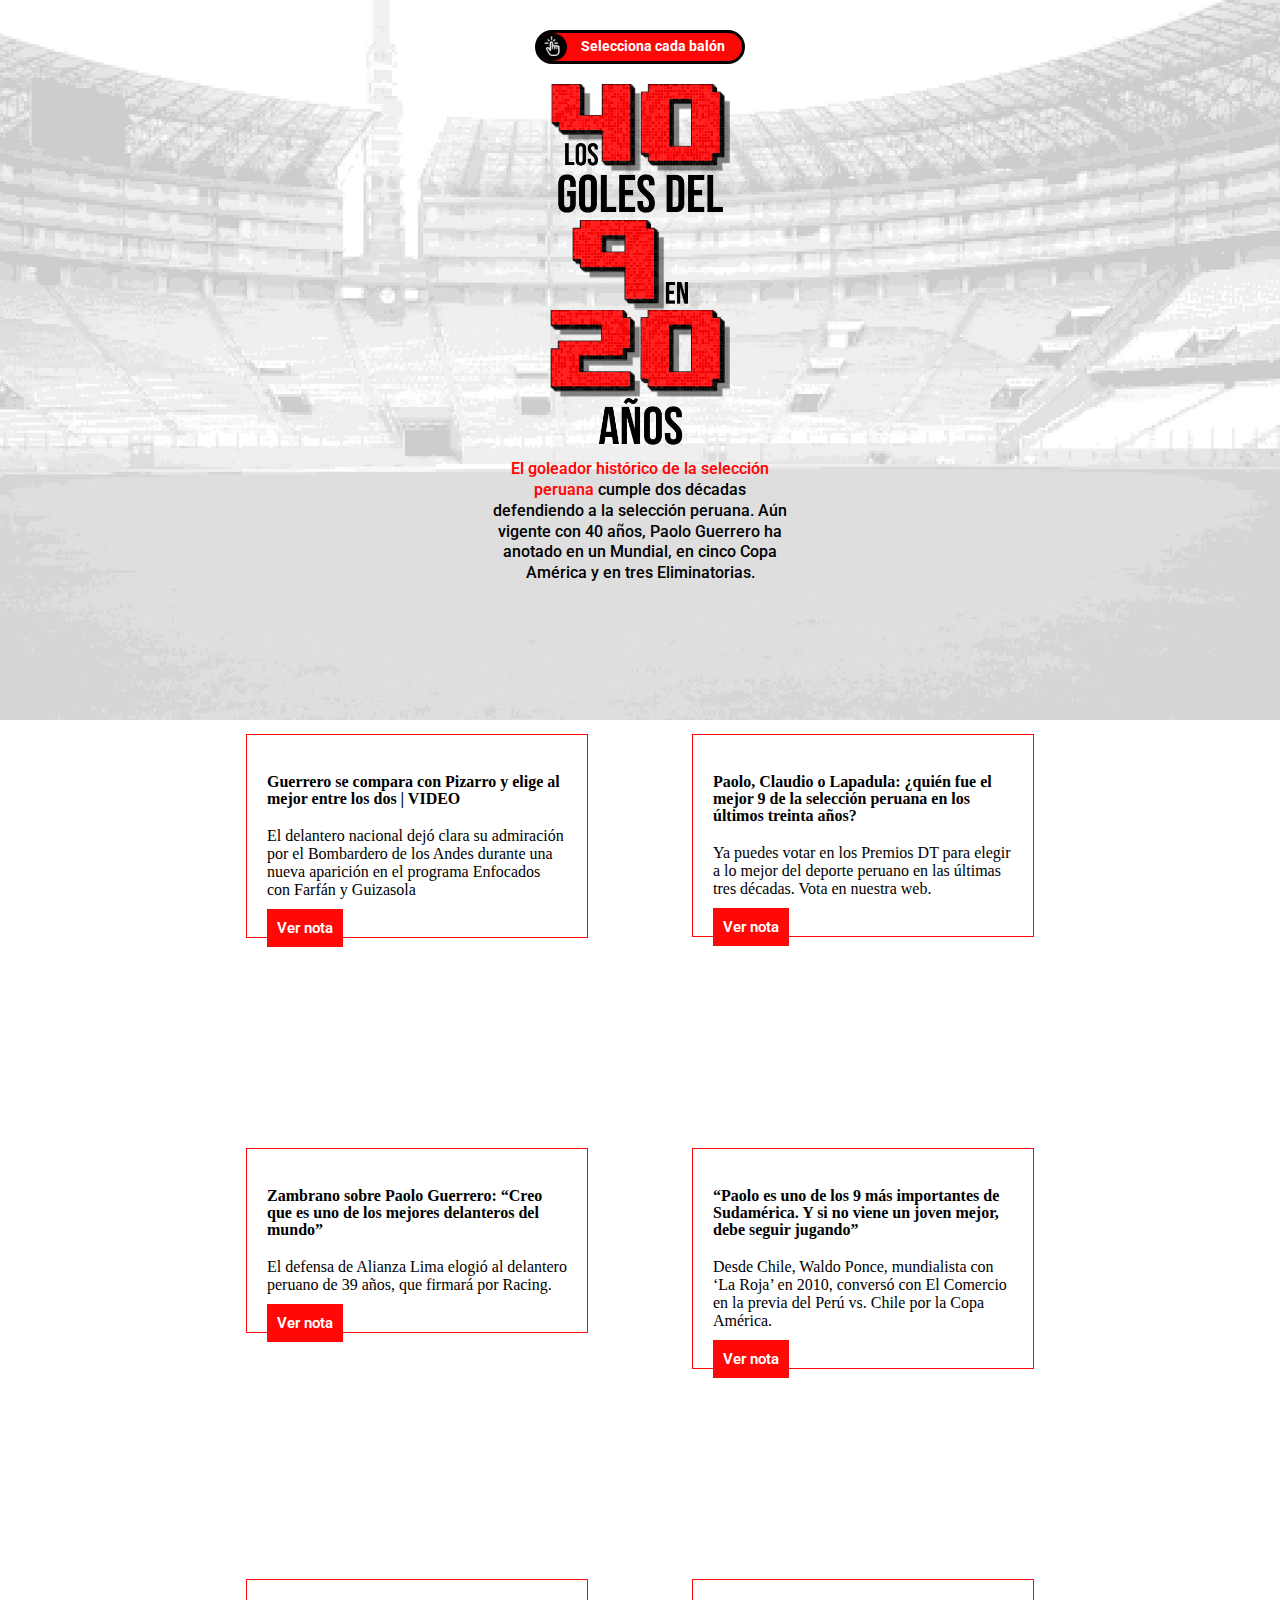
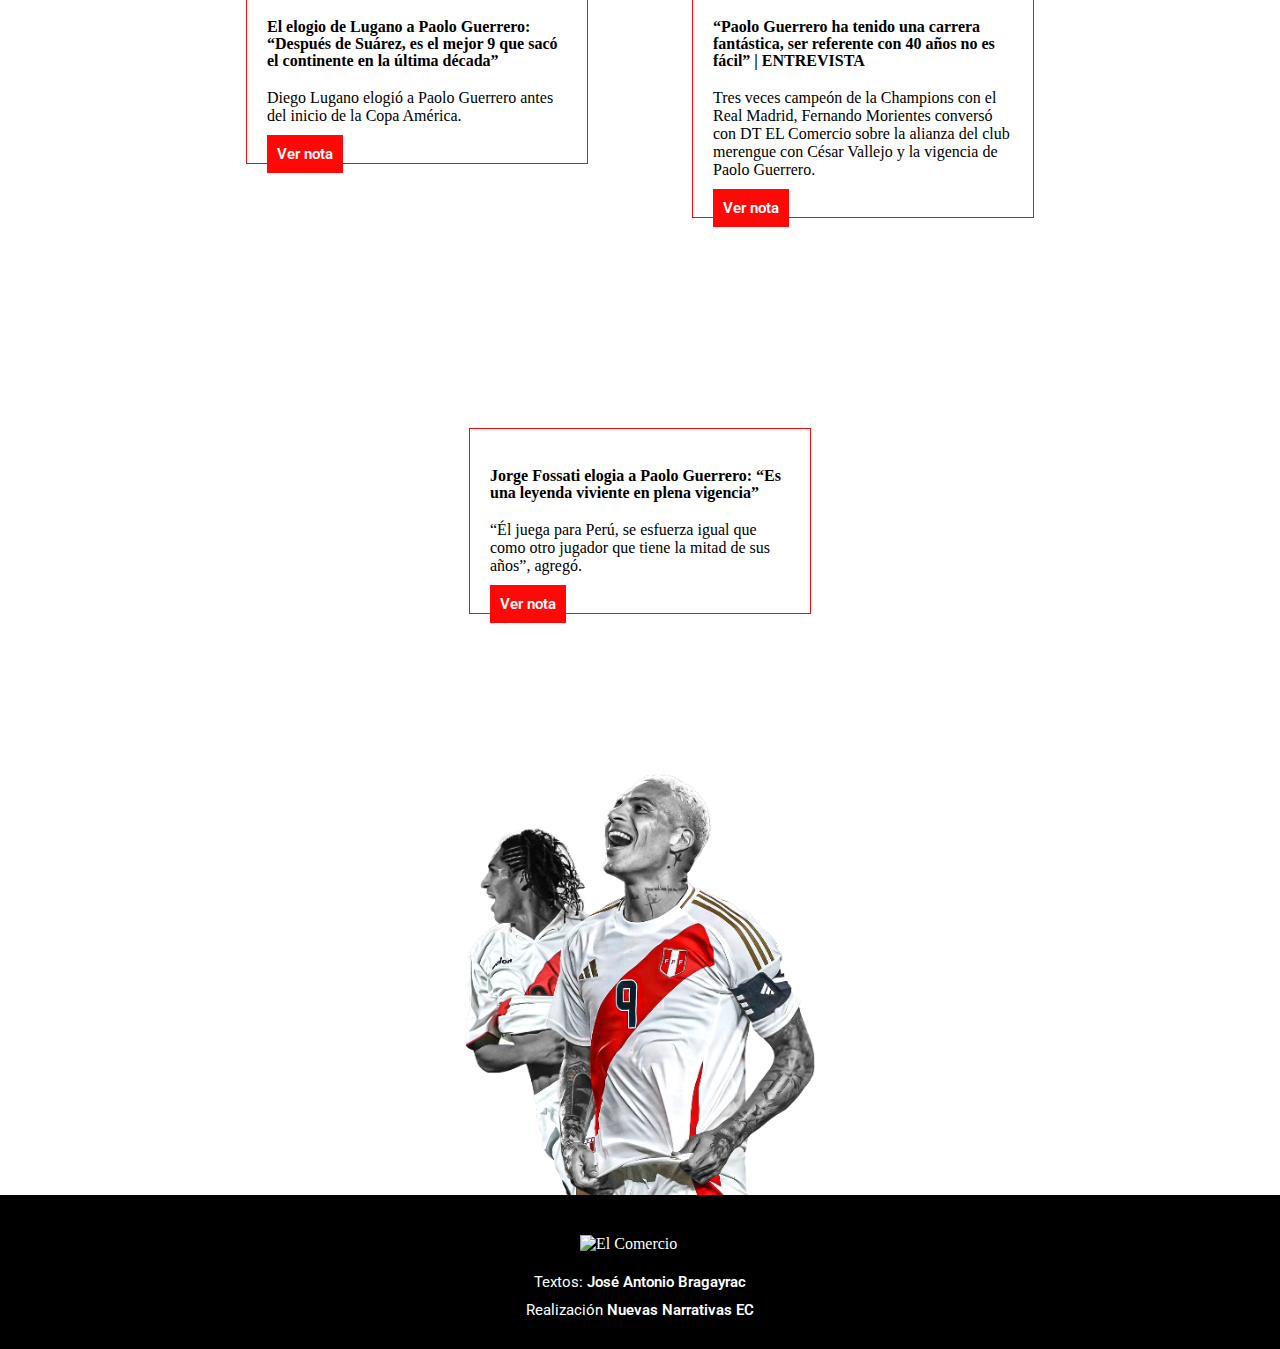
==== index.html @ 93116c10 "guerrero final" ====
<!DOCTYPE html>
<html lang="en">
<head>

    <!--Para que Google no indexe este index-->
    <meta name="googlebot" content="noindex" />
    <meta name="googlebot-news" content="nosnippet" />
    <meta name="robots" content="noindex, nofollow" />
    <!---->

    <meta charset="UTF-8">
    <meta name="viewport" content="width=device-width, initial-scale=1.0">
    <title>Paolo Guerrero</title>
    
    <link rel="stylesheet" href="https://yac130.github.io/paolo-guerrero-goles-historicos/css/style.css?v30"/>
    <!--<link rel="stylesheet" href="./css/style.css?v5">-->
    
    <link rel="preconnect" href="https://fonts.googleapis.com">
    <link rel="preconnect" href="https://fonts.gstatic.com" crossorigin>
    <link href="https://fonts.googleapis.com/css2?family=Bebas+Neue&family=Roboto:ital,wght@0,100;0,300;0,400;0,500;0,700;0,900;1,100;1,300;1,400;1,500;1,700;1,900&display=swap" rel="stylesheet">
    
    <style>
        .tp-modal,
        #gpt_zocalo, 
        #clever-45754-sticky-footer-shadow,
        #browsi_wrapper_0_ai_1_rc_0,
        #browsi_wrapper_1_ai_1_rc_0,
        #browsi_wrapper_2_ai_1_rc_0,
        #browsi_wrapper_3_ai_1_rc_0,
        #browsi_wrapper_4_ai_1_rc_0,
        #browsi_wrapper_5_ai_1_rc_0,
        #browsi_wrapper_6_ai_1_rc_0,
        #browsi_wrapper_7_ai_1_rc_0,
        #browsi_wrapper_8_ai_1_rc_0,
        #browsi_wrapper_9_ai_1_rc_0,
        #browsi_wrapper_10_ai_1_rc_0,
        .fs-sticky-footer,
        .orp-player-wrapper,
        #clever-45754-sticky-footer,
        #elcomercio_zocalo{
                display: none !important;
                height: 0 !important;
        } 
    </style>

</head>
<body>

    <div id="cargando">Cargando, por favor espera...</div>

    <div id="social">
        <button id="fb" class="sharer button" data-sharer="facebook" data-hashtag="" data-url="#">Facebook</button>
    
        <button id="wst" class="sharer button" data-sharer="whatsapp" data-title="El Comercio" data-url="#">Whatsapp</button>
    
        <button id="tw" class="sharer button" data-sharer="twitter" data-title="El Comercio" data-hashtags="" data-via="elcomercio_peru" data-url="#">Twitter</button>
    </div>   

    <div class="main-popup" id="popup-video-1">
        <div class="box-popup">
            <div class="btn-cerrar">X</div>
            <div class="box-cabecera">
                <img src="https://yac130.github.io/paolo-guerrero-goles-historicos/img/pelota.png" alt="" width="100%">
                <h6>gol #1</h6>
                <span class="fecha">18-11-2004</span>
            </div>
            <h4>
                La primera vez (85')
                <span>Paolo Guerrero se estrena como goleador ante Chile</span>
            </h4>
            <p>
                Guerrero es la gran apuesta del brasileño Paulo Autuori con 20 años y un mes después de su debut con la selección peruana, anota su primer gol. Fue ante Chile en el Nacional, con un toque sutil de derecha, luego de ingresar por Claudio Pizarro.
            </p>
            <h5>
                Perú 2-1 Chile
                <span>Lima - Nacional</span>
                <span>Eliminatorias Mundial 2006</span>
            </h5>
            <iframe width="100%" height="315" src="https://www.youtube.com/embed/K0IS0dxHDE8?si=mKyJRkMQhObxS0b4" title="YouTube video player" frameborder="0" allow="accelerometer; autoplay; clipboard-write; encrypted-media; gyroscope; picture-in-picture; web-share" referrerpolicy="strict-origin-when-cross-origin" allowfullscreen></iframe>
        </div>
    </div>

    <div class="main-popup" id="popup-video-2">
        <div class="box-popup">
            <div class="btn-cerrar">X</div>
            <div class="box-cabecera">
                <img src="https://yac130.github.io/paolo-guerrero-goles-historicos/img/pelota.png" alt="" width="100%">
                <h6>gol #2</h6>
                <span class="fecha">30-3-2005</span>
            </div>
            <h4>
                El gol más rápido (38’’)
                <span>La dupla del Bayern Guerrero-Pizarro ‘on fire’</span>
            </h4>
            <p>
                Asistencia perfecta de su compañero en el Bayern Munich, Claudio Pizarro, para un Paolo Guerrero que define con un derechazo cruzado ante el arquero ecuatoriano. Se jugaban apenas 38 segundos en el estadio Nacional.
            </p>
            <h5>
                Perú 2-2 Ecuador
                <span>Lima - Nacional</span>
                <span>Eliminatorias Mundial 2006</span>
            </h5>
            <iframe width="100%" height="315" src="https://www.youtube.com/embed/5pW2fzvM_98?si=mKyJRkMQhObxS0b4" title="YouTube video player" frameborder="0" allow="accelerometer; autoplay; clipboard-write; encrypted-media; gyroscope; picture-in-picture; web-share" referrerpolicy="strict-origin-when-cross-origin" allowfullscreen></iframe>
        </div>
    </div>

    <div class="main-popup" id="popup-video-3">
        <div class="box-popup">
            <div class="btn-cerrar">X</div>
            <div class="box-cabecera">
                <img src="https://yac130.github.io/paolo-guerrero-goles-historicos/img/pelota.png" alt="" width="100%">
                <h6>gol #3</h6>
                <span class="fecha">17-08-2005</span>
            </div>
            <h4>
                Chile, la víctima se repite (15’)
                <span>Primer gol de Guerrero en un amistoso con la Bicolor</span>
            </h4>
            <p>
                Con el muslo izquierdo, a empujones y aguantando la marca del defensa Nelson Reyes, Guerrero anota ante Chile, en un amistoso jugado en Tacna.Fue tras un centro de Miguel Mostto y un remate fallido de Juan Manuel Vargas que dejó rebote.
            </p>
            <h5>
                Perú 3-1 Chile
                <span>Tacna - Estadio Jorge Basadre</span>
                <span>Amistoso</span>
            </h5>
            <iframe width="100%" height="315" src="https://www.youtube.com/embed/N6119QtMp_8?si=EzQfrEjegVmpWIgE&amp;start=4070" title="YouTube video player" frameborder="0" allow="accelerometer; autoplay; clipboard-write; encrypted-media; gyroscope; picture-in-picture; web-share" referrerpolicy="strict-origin-when-cross-origin" allowfullscreen></iframe>
        </div>
    </div>

    <div class="main-popup" id="popup-video-4">
        <div class="box-popup">
            <div class="btn-cerrar">X</div>
            <div class="box-cabecera">
                <img src="https://yac130.github.io/paolo-guerrero-goles-historicos/img/pelota.png" alt="" width="100%">
                <h6>gol #4</h6>
                <span class="fecha">08-09-2006</span>
            </div>
            <h4>
                Gol en Nueva Jersey (76’)
                <span>El nueve que no perdona dentro del área</span>
            </h4>
            <p>
                La Bicolor era dirigida por Freddy Ternero y Paolo Guerrero acompañaba a Claudio Pizarro en el ataque. El ‘Bombardero’ pivotea perfecto y el ‘Depredador’ controla con el pecho, acomoda y define suave con pierna derecha para el empate.
            </p>
            <h5>
                Perú 1-1 Ecuador
                <span>Nueva Jersey</span>
                <span>Amistoso</span>
            </h5>
            <iframe width="100%" height="315" src="https://www.youtube.com/embed/x92LTF9Slc8?si=QGdDnlPMAwOUpx2V&amp;start=74" title="YouTube video player" frameborder="0" allow="accelerometer; autoplay; clipboard-write; encrypted-media; gyroscope; picture-in-picture; web-share" referrerpolicy="strict-origin-when-cross-origin" allowfullscreen></iframe>
        </div>
    </div>

    <div class="main-popup" id="popup-video-5">
        <div class="box-popup">
            <div class="btn-cerrar">X</div>
            <div class="box-cabecera">
                <img src="https://yac130.github.io/paolo-guerrero-goles-historicos/img/pelota.png" alt="" width="100%">
                <h6>gol #5</h6>
                <span class="fecha">07-10-2006</span>
            </div>
            <h4>
                Festejo en Viña del Mar (8’)
                <span>Ya en Hamburgo, Guerrero anota por primera vez en Chile</span>
            </h4>
            <p>
                Otro centro por izquierda y Guerrero, que supera a los defensas, cabecea perfecto para el gol peruano en el ‘Clásico del Pacífico’ disputado en Viña del Mar. El amistoso lo ganaría Chile con tres peruanos expulsados.
            </p>
            <h5>
                Chile 3-2 Perú
                <span>Viña del Mar</span>
                <span>Amistoso</span>
            </h5>
            <iframe width="100%" height="315" src="https://www.youtube.com/embed/x92LTF9Slc8?si=Kt_hMHA3erdOjnL2&amp;start=96" title="YouTube video player" frameborder="0" allow="accelerometer; autoplay; clipboard-write; encrypted-media; gyroscope; picture-in-picture; web-share" referrerpolicy="strict-origin-when-cross-origin" allowfullscreen></iframe>
        </div>
    </div>

    <div class="main-popup" id="popup-video-6">
        <div class="box-popup">
            <div class="btn-cerrar">X</div>
            <div class="box-cabecera">
                <img src="https://yac130.github.io/paolo-guerrero-goles-historicos/img/pelota.png" alt="" width="100%">
                <h6>gol #6</h6>
                <span class="fecha">26-06-2007</span>
            </div>
            <h4>
                Debut goleador en Copa América (88’)
                <span>La primera vez de Guerrero en un torneo continental con Perú</span>
            </h4>
            <p>
                Con Julio César Uribe como entrenador, Perú ganaba 2-0 a Uruguay con goles de Miguel Villalta y Juan Carlos Mariño. Faltaba uno, el de Paolo, que a los 88’ define de izquierda tras pase de Andrés Mendoza para su primer gol en una Copa América.
            </p>
            <h5>
                Perú 3-0 Uruguay
                <span>Metropolitano de Mérida</span>
                <span>Copa América</span>
            </h5>
            <iframe width="100%" height="315" src="https://www.youtube.com/embed/9vWUrF949cA?si=VbzYMJOQoTrI6k7H&amp;start=505" title="YouTube video player" frameborder="0" allow="accelerometer; autoplay; clipboard-write; encrypted-media; gyroscope; picture-in-picture; web-share" referrerpolicy="strict-origin-when-cross-origin" allowfullscreen></iframe>
        </div>
    </div>

    <div class="main-popup" id="popup-video-7">
        <div class="box-popup">
            <div class="btn-cerrar">X</div>
            <div class="box-cabecera">
                <img src="https://yac130.github.io/paolo-guerrero-goles-historicos/img/pelota.png" alt="" width="100%">
                <h6>gol #7</h6>
                <span class="fecha">09-09-2007</span>
            </div>
            <h4>
                Primer doblete monumental (50’)
                <span>Dos derechazos para dos goles ante Colombia</span>
            </h4>
            <p>
                Perú perdía ante Colombia hasta que apareció Paolo Guerrero para ganar una pelota venenosa y definir de derecha casi en el suelo. Era el minuto 50.
            </p>
            <h5>
                Perú 2-2 Colombia
                <span>Estadio Monumental</span>
                <span>Amistoso</span>
            </h5>
            <iframe width="100%" height="315" src="https://www.youtube.com/embed/2K004dYfxaA?si=8Dpz30KWaag9TBLP&amp;start=113" title="YouTube video player" frameborder="0" allow="accelerometer; autoplay; clipboard-write; encrypted-media; gyroscope; picture-in-picture; web-share" referrerpolicy="strict-origin-when-cross-origin" allowfullscreen></iframe>
        </div>
    </div>

    <div class="main-popup" id="popup-video-8">
        <div class="box-popup">
            <div class="btn-cerrar">X</div>
            <div class="box-cabecera">
                <img src="https://yac130.github.io/paolo-guerrero-goles-historicos/img/pelota.png" alt="" width="100%">
                <h6>gol #8</h6>
                <span class="fecha">09-09-2007</span>
            </div>
            <h4>
                Un segundo gol para el empate (93')
                <span>El tanto salvador con el tiempo cumplido</span>
            </h4>
            <p>
                Luego de anotar el descuento a los 50 minutos, Paolo Guerrero vuelve a ser determinante en el partido. Esta vez a los 93 minutos, ya con el tiempo cumplido, el 'Depredador' aparece para definir de derecha y sentenciar el 2-2 final.
            </p>
            <h5>
                Perú 2-2 Colombia
                <span>Estadio Monumental</span>
                <span>Amistoso</span>
            </h5>
            <iframe width="100%" height="315" src="https://www.youtube.com/embed/2K004dYfxaA?si=OxUhcb1DsauI570G&amp;start=275" title="YouTube video player" frameborder="0" allow="accelerometer; autoplay; clipboard-write; encrypted-media; gyroscope; picture-in-picture; web-share" referrerpolicy="strict-origin-when-cross-origin" allowfullscreen></iframe>
        </div>
    </div>

    <div class="main-popup" id="popup-video-9">
        <div class="box-popup">
            <div class="btn-cerrar">X</div>
            <div class="box-cabecera">
                <img src="https://yac130.github.io/paolo-guerrero-goles-historicos/img/pelota.png" alt="" width="100%">
                <h6>gol #9</h6>
                <span class="fecha">12-09-2007</span>
            </div>
            <h4>
                El 'Depredador' define de pecho (36’)
                <span>Segundo tanto de Guerrero en el coloso de Ate</span>
            </h4>
            <p>
                Centro por derecha y Paolo Guerrero que define con el pecho para que, sutilmente, la pelota tome dirección de arco para el 2-0. Diez minutos antes, Vargas había puesto el primero. Fue el primer triunfo de la era Chemo del Solar.
            </p>
            <h5>
                Perú 2-0 Bolivia
                <span>Lima</span>
                <span>Amistoso</span>
            </h5>
            <iframe width="100%" height="315" src="https://www.youtube.com/embed/PZjacY6OZC4?si=Kt_A9exCMvat1ab5&amp;start=50" title="YouTube video player" frameborder="0" allow="accelerometer; autoplay; clipboard-write; encrypted-media; gyroscope; picture-in-picture; web-share" referrerpolicy="strict-origin-when-cross-origin" allowfullscreen></iframe>
        </div>
    </div>

    <div class="main-popup" id="popup-video-10">
        <div class="box-popup">
            <div class="btn-cerrar">X</div>
            <div class="box-cabecera">
                <img src="https://yac130.github.io/paolo-guerrero-goles-historicos/img/pelota.png" alt="" width="100%">
                <h6>gol #10</h6>
                <span class="fecha">29-06-2011</span>
            </div>
            <h4>
                El décimo gol fue en Matute (89’)
                <span>Zurdazo del Depredador para llegar a los diez goles</span>
            </h4>
            <p>
                Definición de zurda a un minuto del final para que Paolo Guerrero anote su décimo gol con la selección peruana. El rival era Senegal y el escenario, el estadio de Matute. Era también el décimo encuentro con Sergio Markarián como entrenador.
            </p>
            <h5>
                Perú 1-0 Senegal
                <span>Lima</span>
                <span>Amistoso</span>
            </h5>
            <iframe width="100%" height="315" src="https://www.youtube.com/embed/x92LTF9Slc8?si=UZkHm7tZXh6owOcf&amp;start=241" title="YouTube video player" frameborder="0" allow="accelerometer; autoplay; clipboard-write; encrypted-media; gyroscope; picture-in-picture; web-share" referrerpolicy="strict-origin-when-cross-origin" allowfullscreen></iframe>
        </div>
    </div>

    <div class="main-popup" id="popup-video-11">
        <div class="box-popup">
            <div class="btn-cerrar">X</div>
            <div class="box-cabecera">
                <img src="https://yac130.github.io/paolo-guerrero-goles-historicos/img/pelota.png" alt="" width="100%">
                <h6>gol #11</h6>
                <span class="fecha">05-07-2011</span>
            </div>
            <h4>
                Un golazo ante Uruguay (23’)
                <span>Estreno con gol en la Copa América 2011</span>
            </h4>
            <p>
                La mejor asistencia de Michael Guevara en Perú fue para Paolo Guerrero. Un pase desde área propia hasta casi tres cuartos de cancha, que el ‘Depredador’ supo aprovechar amagando al portero Muslera y definiendo con un toque suave de derecha.
            </p>
            <h5>
                Perú 1-1 Uruguay
                <span>San Juan - Argentina</span>
                <span>Copa América 2011</span>
            </h5>
            <iframe width="100%" height="315" src="https://www.youtube.com/embed/XzrnQ9zExps?si=zWWX0Ix0KJ_9d_0Y" title="YouTube video player" frameborder="0" allow="accelerometer; autoplay; clipboard-write; encrypted-media; gyroscope; picture-in-picture; web-share" referrerpolicy="strict-origin-when-cross-origin" allowfullscreen></iframe>
        </div>
    </div>

    <div class="main-popup" id="popup-video-12">
        <div class="box-popup">
            <div class="btn-cerrar">X</div>
            <div class="box-cabecera">
                <img src="https://yac130.github.io/paolo-guerrero-goles-historicos/img/pelota.png" alt="" width="100%">
                <h6>gol #12</h6>
                <span class="fecha">08-07-2011</span>
            </div>
            <h4>
                Un Guerrero para cuartos (82’)
                <span>Aparece el goleador en el final del partido</span>
            </h4>
            <p>
                Tras el empate ante Uruguay, Perú necesitaba un triunfo ante México para asegurar un lugar en los cuartos de final. Paolo Guerrero aparecería a 8 minutos del final para, de pierna derecha, firmar el triunfo ante los aztecas.
            </p>
            <h5>
                Perú 1-0 México
                <span>San Juan - Argentina</span>
                <span>Copa América 2011</span>
            </h5>
            <iframe width="100%" height="315" src="https://www.youtube.com/embed/MPnbG2aK51w?si=bKwkEc_yF3SHigMa&amp;start=126" title="YouTube video player" frameborder="0" allow="accelerometer; autoplay; clipboard-write; encrypted-media; gyroscope; picture-in-picture; web-share" referrerpolicy="strict-origin-when-cross-origin" allowfullscreen></iframe>
        </div>
    </div>

    <div class="main-popup" id="popup-video-13">
        <div class="box-popup">
            <div class="btn-cerrar">X</div>
            <div class="box-cabecera">
                <img src="https://yac130.github.io/paolo-guerrero-goles-historicos/img/pelota.png" alt="" width="100%">
                <h6>gol #13</h6>
                <span class="fecha">23-07-2011</span>
            </div>
            <h4>
                El primer hat-trick de Paolo (63’)
                <span>Guerrero se convierte en goleador de la Copa América 2011</span>
            </h4>
            <p>
                Abrió la cuenta Willian Chiroque y el resto fue repertorio absoluto de Paolo Guerrero ante Venezuela. Su primer hat-trick con la Bicolor. Tres derechazos y tres tantos para coronarse como goleador del torneo con cinco tantos.
            </p>
            <h5>
                Perú 4-1 Venezuela
                <span>San Juan - Argentina</span>
                <span>Copa América 2011</span>
            </h5>
            <iframe width="100%" height="315" src="https://www.youtube.com/embed/syoJkhP4cYw?si=iKiYjjJ8qdFBC_3Q&amp;start=31" title="YouTube video player" frameborder="0" allow="accelerometer; autoplay; clipboard-write; encrypted-media; gyroscope; picture-in-picture; web-share" referrerpolicy="strict-origin-when-cross-origin" allowfullscreen></iframe>
        </div>
    </div>

    <div class="main-popup" id="popup-video-14">
        <div class="box-popup">
            <div class="btn-cerrar">X</div>
            <div class="box-cabecera">
                <img src="https://yac130.github.io/paolo-guerrero-goles-historicos/img/pelota.png" alt="" width="100%">
                <h6>gol #14</h6>
                <span class="fecha">23-07-2011</span>
            </div>
            <h4>
                El primer hat-trick de Paolo (89’)
                <span>Guerrero se convierte en goleador de la Copa América 2011</span>
            </h4>
            <p>
                Ya finalizando el partido, nuevamente aparece Paolo Guerrero para controlar, evadir a un defensa y definir cruzado sin que nada pueda ser el arquero para evitar el segundo tanto en la cuenta personal del goleador.
            </p>
            <h5>
                Perú 4-1 Venezuela
                <span>San Juan - Argentina</span>
                <span>Copa América 2011</span>
            </h5>
            <iframe width="100%" height="315" src="https://www.youtube.com/embed/syoJkhP4cYw?si=GVzm3-RCTbgwa2Yy&amp;start=60" title="YouTube video player" frameborder="0" allow="accelerometer; autoplay; clipboard-write; encrypted-media; gyroscope; picture-in-picture; web-share" referrerpolicy="strict-origin-when-cross-origin" allowfullscreen></iframe>
        </div>
    </div>

    <div class="main-popup" id="popup-video-15">
        <div class="box-popup">
            <div class="btn-cerrar">X</div>
            <div class="box-cabecera">
                <img src="https://yac130.github.io/paolo-guerrero-goles-historicos/img/pelota.png" alt="" width="100%">
                <h6>gol #15</h6>
                <span class="fecha">23-07-2011</span>
            </div>
            <h4>
                El primer hat-trick de Paolo (92’)
                <span>Guerrero se convierte en goleador de la Copa América 2011</span>
            </h4>
            <p>
                El tercer tanto es muy parecido. Ya con el tiempo cumplido, Paolo Guerrero se encuentra una pelota en ataque y no tiene problemas para entrar al área y definir otra vez de derecha, aunque esta vez con un toque más suave y celebrar.
            </p>
            <h5>
                Perú 4-1 Venezuela
                <span>San Juan - Argentina</span>
                <span>Copa América 2011</span>
            </h5>
            <iframe width="100%" height="315" src="https://www.youtube.com/embed/syoJkhP4cYw?si=pJUwmBBO0U-e8hbL&amp;start=75" title="YouTube video player" frameborder="0" allow="accelerometer; autoplay; clipboard-write; encrypted-media; gyroscope; picture-in-picture; web-share" referrerpolicy="strict-origin-when-cross-origin" allowfullscreen></iframe>
        </div>
    </div>

    <div class="main-popup" id="popup-video-16">
        <div class="box-popup">
            <div class="btn-cerrar">X</div>
            <div class="box-cabecera">
                <img src="https://yac130.github.io/paolo-guerrero-goles-historicos/img/pelota.png" alt="" width="100%">
                <h6>gol #16</h6>
                <span class="fecha">23-07-2011</span>
            </div>
            <h4>
                El primer doblete en Eliminatorias (46’)
                <span>Guerrero logra su segundo doblete con la selección peruana</span>
            </h4>
            <p>
                Debut soñado en las Eliminatorias 2014. En el Nacional y ante Paraguay, Paolo Guerrero define de derecha tras amagar a un defensa y dejar en el camino al arquero. La jugada de contragolpe la había iniciado Jefferson Farfán.
            </p>
            <h5>
                Perú 2-0 Paraguay
                <span>Lima</span>
                <span>Eliminatorias 2014 </span>
            </h5>
            <iframe width="100%" height="315" src="https://www.youtube.com/embed/ZjPwFpDP84M?si=2nQmgfP4tTEuA_Tm" title="YouTube video player" frameborder="0" allow="accelerometer; autoplay; clipboard-write; encrypted-media; gyroscope; picture-in-picture; web-share" referrerpolicy="strict-origin-when-cross-origin" allowfullscreen></iframe>
        </div>
    </div>

    <div class="main-popup" id="popup-video-17">
        <div class="box-popup">
            <div class="btn-cerrar">X</div>
            <div class="box-cabecera">
                <img src="https://yac130.github.io/paolo-guerrero-goles-historicos/img/pelota.png" alt="" width="100%">
                <h6>gol #17</h6>
                <span class="fecha">23-07-2011</span>
            </div>
            <h4>
                El primer doblete en Eliminatorias (73’)
                <span>Guerrero logra su segundo doblete con la selección peruana</span>
            </h4>
            <p>
                Otra jugada iniciada por Jefferson Farfán que termina recostándose por derecha para que Claudio Pizarro saque un centro al corazón del área. Ahí estaba Paolo Guerrero, que acomoda la pelota y mete el derechazo.
            </p>
            <h5>
                Perú 2-0 Paraguay
                <span>Lima</span>
                <span>Eliminatorias 2014 </span>
            </h5>
            <iframe width="100%" height="315" src="https://www.youtube.com/embed/ZjPwFpDP84M?si=n2J53IyAvD6kdRvM&amp;start=110" title="YouTube video player" frameborder="0" allow="accelerometer; autoplay; clipboard-write; encrypted-media; gyroscope; picture-in-picture; web-share" referrerpolicy="strict-origin-when-cross-origin" allowfullscreen></iframe>
        </div>
    </div>

    <div class="main-popup" id="popup-video-18">
        <div class="box-popup">
            <div class="btn-cerrar">X</div>
            <div class="box-cabecera">
                <img src="https://yac130.github.io/paolo-guerrero-goles-historicos/img/pelota.png" alt="" width="100%">
                <h6>gol #18</h6>
                <span class="fecha">23-07-2011</span>
            </div>
            <h4>
                Los dulces 18 de Paolo (36’)
                <span>Figura en la ajustada victoria ante Nigeria </span>
            </h4>
            <p>
                Derechazo cruzado y un abrazo con ‘Cachito’ Ramírez para celebrar el gol ante Nigeria en un amistoso disputado en el Nacional. Era el último partido de práctica de la Bicolor dirigida por Sergio Markarián antes de reiniciar las Eliminatorias.
            </p>
            <h5>
                Perú 1-0 Nigeria
                <span>Lima</span>
                <span>Amistoso</span>
            </h5>
            <iframe width="100%" height="315" src="https://www.youtube.com/embed/Pi1nPzy7rgg?si=0pbm6UnJ7qsSRWBA&amp;start=35" title="YouTube video player" frameborder="0" allow="accelerometer; autoplay; clipboard-write; encrypted-media; gyroscope; picture-in-picture; web-share" referrerpolicy="strict-origin-when-cross-origin" allowfullscreen></iframe>
        </div>
    </div>

    <div class="main-popup" id="popup-video-19">
        <div class="box-popup">
            <div class="btn-cerrar">X</div>
            <div class="box-cabecera">
                <img src="https://yac130.github.io/paolo-guerrero-goles-historicos/img/pelota.png" alt="" width="100%">
                <h6>gol #19</h6>
                <span class="fecha">10-06-2012</span>
            </div>
            <h4>
                Un golazo en el Centenario (47’)
                <span>Guerrero anota ante Uruguay por las Eliminatorias 2014</span>
            </h4>
            <p>
                Saque Lateral de Luis Advíncula y Paolo Guerrero en el área que la acomoda con el pecho para definir de derecha y poner el 2-2 a los 47 minutos, en el Centenario de Montevideo.
            </p>
            <h5>
                Uruguay 4-2 Perú
                <span>Montevideo</span>
                <span>Eliminatorias</span>
            </h5>
            <iframe width="100%" height="315" src="https://www.youtube.com/embed/e02gge3_kE8?si=f8w0Wk0k7OE5_tpm&amp;start=3529" title="YouTube video player" frameborder="0" allow="accelerometer; autoplay; clipboard-write; encrypted-media; gyroscope; picture-in-picture; web-share" referrerpolicy="strict-origin-when-cross-origin" allowfullscreen></iframe>
        </div>
    </div>

    <div class="main-popup" id="popup-video-20">
        <div class="box-popup">
            <div class="btn-cerrar">X</div>
            <div class="box-cabecera">
                <img src="https://yac130.github.io/paolo-guerrero-goles-historicos/img/pelota.png" alt="" width="100%">
                <h6>gol #20</h6>
                <span class="fecha">09-09-2014</span>
            </div>
            <h4>
                Veinte goles en diez años con Perú (88’)
                <span>Guerrero celebra en Doha sus dos decenas de goles</span>
            </h4>
            <p>
                Diez años después de su estreno goleador con la selección peruana, Paolo Guerrero marca su diana número 20 con la Bicolor. Fue ante Qatar, en una victoria de 2-0 de un partido que se disputó en Doha. Cabezazo y a cobrar.
            </p>
            <h5>
                Perú 2-0 Qatar
                <span>Doha</span>
                <span>Amistoso</span>
            </h5>
            <iframe width="100%" height="315" src="https://www.youtube.com/embed/EZDYqac8dMQ?si=7yDa3PVIgDp21z0Y&amp;start=90" title="YouTube video player" frameborder="0" allow="accelerometer; autoplay; clipboard-write; encrypted-media; gyroscope; picture-in-picture; web-share" referrerpolicy="strict-origin-when-cross-origin" allowfullscreen></iframe>
        </div>
    </div>

    <div class="main-popup" id="popup-video-21">
        <div class="box-popup">
            <div class="btn-cerrar">X</div>
            <div class="box-cabecera">
                <img src="https://yac130.github.io/paolo-guerrero-goles-historicos/img/pelota.png" alt="" width="100%">
                <h6>gol #21</h6>
                <span class="fecha">15-11-2014</span>
            </div>
            <h4>
                Tercer gol de cabeza con la bicolor (73’)
                <span>Guerrero vuelve a ser letal por la vía aérea en amistoso</span>
            </h4>
            <p>
                Centro por derecha de André Carrillo y Paolo Guerrero que se eleva en el corazón del área, sin marca, para, de cabeza, poner el 1-1 transitorio. Luego vino el segundo guaraní y caímos 2-1 en un amistoso disputado en Asunción.
            </p>
            <h5>
                Paraguay 2-1 Perú
                <span>Asunción</span>
                <span>Amistoso</span>
            </h5>
            <iframe width="100%" height="315" src="https://www.youtube.com/embed/wJPZi2W6BAc?si=FDNUQ0Sg1CaFPsGW&amp;start=88" title="YouTube video player" frameborder="0" allow="accelerometer; autoplay; clipboard-write; encrypted-media; gyroscope; picture-in-picture; web-share" referrerpolicy="strict-origin-when-cross-origin" allowfullscreen></iframe>
        </div>
    </div>

    <div class="main-popup" id="popup-video-22">
        <div class="box-popup">
            <div class="btn-cerrar">X</div>
            <div class="box-cabecera">
                <img src="https://yac130.github.io/paolo-guerrero-goles-historicos/img/pelota.png" alt="" width="100%">
                <h6>gol #22</h6>
                <span class="fecha">26-06-2015</span>
            </div>
            <h4>
                El segundo hat trick del 'depredador' (19’)
                <span>Paolo anota tres goles ante Bolivia por la Copa América</span>
            </h4>
            <p>
                Primero fue un centro de Vargas y Paolo que fusila al arquero con un cabezazo. Luego, un pase perfecto de Cueva para definir de derecha. Finalmente, el Depredador aprovecha un error rival para definir de derecha.
            </p>
            <h5>
                Perú 3-1 Bolivia
                <span>Chile</span>
                <span>Copa América 2015</span>
            </h5>
            <iframe width="100%" height="315" src="https://www.youtube.com/embed/2xQud9nzji0?si=Uo561qy5PMU0e6LP&amp;start=155" title="YouTube video player" frameborder="0" allow="accelerometer; autoplay; clipboard-write; encrypted-media; gyroscope; picture-in-picture; web-share" referrerpolicy="strict-origin-when-cross-origin" allowfullscreen></iframe>
        </div>
    </div>

    <div class="main-popup" id="popup-video-23">
        <div class="box-popup">
            <div class="btn-cerrar">X</div>
            <div class="box-cabecera">
                <img src="https://yac130.github.io/paolo-guerrero-goles-historicos/img/pelota.png" alt="" width="100%">
                <h6>gol #23</h6>
                <span class="fecha">26-06-2015</span>
            </div>
            <h4>
                El segundo hat trick del 'depredador' (22’)
                <span>Paolo anota tres goles ante Bolivia por la Copa América</span>
            </h4>
            <p>
                Jugada controlada de Christian Cueva, que ve correr a Paolo Guerrero y le lanza un centro perfecto. El 'Depredador' sin marca, define de inmediato de derecha para vencer al portero boliviano y poner el 2-0.
            </p>
            <h5>
                Perú 3-1 Bolivia
                <span>Chile</span>
                <span>Copa América 2015</span>
            </h5>
            <iframe width="100%" height="315" src="https://www.youtube.com/embed/2xQud9nzji0?si=Uo561qy5PMU0e6LP&amp;start=224" title="YouTube video player" frameborder="0" allow="accelerometer; autoplay; clipboard-write; encrypted-media; gyroscope; picture-in-picture; web-share" referrerpolicy="strict-origin-when-cross-origin" allowfullscreen></iframe>
        </div>
    </div>

    <div class="main-popup" id="popup-video-24">
        <div class="box-popup">
            <div class="btn-cerrar">X</div>
            <div class="box-cabecera">
                <img src="https://yac130.github.io/paolo-guerrero-goles-historicos/img/pelota.png" alt="" width="100%">
                <h6>gol #24</h6>
                <span class="fecha">26-06-2015</span>
            </div>
            <h4>
                El segundo hat trick del 'depredador' (73’)
                <span>Paolo anota tres goles ante Bolivia por la Copa América</span>
            </h4>
            <p>
                El tercer tanto frente a Bolivia fue un 'regalito' de la defensa rival. Pase mal al medio y Paolo Guerrero aprovecha para capturar la pelota, pica y define perfecto al lado derecho ante la salida del portero.
            </p>
            <h5>
                Perú 3-1 Bolivia
                <span>Chile</span>
                <span>Copa América 2015</span>
            </h5>
            <iframe width="100%" height="315" src="https://www.youtube.com/embed/2xQud9nzji0?si=Uo561qy5PMU0e6LP&amp;start=735" title="YouTube video player" frameborder="0" allow="accelerometer; autoplay; clipboard-write; encrypted-media; gyroscope; picture-in-picture; web-share" referrerpolicy="strict-origin-when-cross-origin" allowfullscreen></iframe>
        </div>
    </div>

    <div class="main-popup" id="popup-video-25">
        <div class="box-popup">
            <div class="btn-cerrar">X</div>
            <div class="box-cabecera">
                <img src="https://yac130.github.io/paolo-guerrero-goles-historicos/img/pelota.png" alt="" width="100%">
                <h6>gol #25</h6>
                <span class="fecha">04-07-2015</span>
            </div>
            <h4>
                Goleador de la Copa América, otra vez (88’)
                <span>Guerrero lidera a Perú al tercer lugar del torneo</span>
            </h4>
            <p>
                Pase de Cueva y Guerrero que define de derecha para sentenciar el partido ante Paraguay y darle a Perú el tercer lugar en la Copa América 2015.Fue a los 88 minutos y el tanto lo coronaría como goleador del torneo por segunda vez consecutiva.
            </p>
            <h5>
                Perú 2-0 Paraguay
                <span>Chile</span>
                <span>Copa América 2015</span>
            </h5>
            <iframe width="100%" height="315" src="https://www.youtube.com/embed/2xQud9nzji0?si=Uo561qy5PMU0e6LP&amp;start=123" title="YouTube video player" frameborder="0" allow="accelerometer; autoplay; clipboard-write; encrypted-media; gyroscope; picture-in-picture; web-share" referrerpolicy="strict-origin-when-cross-origin" allowfullscreen></iframe>
        </div>
    </div>

    <div class="main-popup" id="popup-video-26">
        <div class="box-popup">
            <div class="btn-cerrar">X</div>
            <div class="box-cabecera">
                <img src="https://yac130.github.io/paolo-guerrero-goles-historicos/img/pelota.png" alt="" width="100%">
                <h6>gol #26</h6>
                <span class="fecha">14-10-2015</span>
            </div>
            <h4>
                El cuarto gol ante Chile (92’)
                <span>Primer tanto en las Eliminatorias Rusia 2018</span>
            </h4>
            <p>
                En uno de los partidos más extraños por la cantidad de goles ante Chile, Paolo Guerrero se hace presente para el descuento. Fue una definición con el empeine derecho, en un remate cruzado perfecto ante un Claudio Bravo que nada pudo hacer.
            </p>
            <h5>
                Perú 3-4 Chile
                <span>Lima</span>
                <span>Eliminatorias 2018</span>
            </h5>
            <iframe width="100%" height="315" src="https://www.youtube.com/embed/2xQud9nzji0?si=Uo561qy5PMU0e6LP&amp;start=1076" title="YouTube video player" frameborder="0" allow="accelerometer; autoplay; clipboard-write; encrypted-media; gyroscope; picture-in-picture; web-share" referrerpolicy="strict-origin-when-cross-origin" allowfullscreen></iframe>
        </div>
    </div>

    <div class="main-popup" id="popup-video-27">
        <div class="box-popup">
            <div class="btn-cerrar">X</div>
            <div class="box-cabecera">
                <img src="https://yac130.github.io/paolo-guerrero-goles-historicos/img/pelota.png" alt="" width="100%">
                <h6>gol #27</h6>
                <span class="fecha">25-03-2016</span>
            </div>
            <h4>
                El gol que marcó la era Gareca (61’)
                <span>Guerrero inicia la reivindicación ante Venezuela en Lima</span>
            </h4>
            <p>
                Ruidíaz pivotea para Guerrero, que define de derecha para el descuento, cuando Perú perdía 2-0 en Lima. Luego empataría el mismo Ruidíaz.Era el segundo gol del ‘Depredador’ en las Eliminatorias Rusia 2018.
            </p>
            <h5>
                Venezuela 2-2 Perú
                <span>Venezuela</span>
                <span>Eliminatorias 2018</span>
            </h5>
            <iframe width="100%" height="315" src="https://www.youtube.com/embed/2xQud9nzji0?si=Uo561qy5PMU0e6LP&amp;start=258" title="YouTube video player" frameborder="0" allow="accelerometer; autoplay; clipboard-write; encrypted-media; gyroscope; picture-in-picture; web-share" referrerpolicy="strict-origin-when-cross-origin" allowfullscreen></iframe>
        </div>
    </div>

    <div class="main-popup" id="popup-video-28">
        <div class="box-popup">
            <div class="btn-cerrar">X</div>
            <div class="box-cabecera">
                <img src="https://yac130.github.io/paolo-guerrero-goles-historicos/img/pelota.png" alt="" width="100%">
                <h6>gol #28</h6>
                <span class="fecha">05-06-2016</span>
            </div>
            <h4>
                Diez goles en Copa América (61’)
                <span>Paolo anota en su tercer torneo continental</span>
            </h4>
            <p>
                Perú se estrenaba en la Copa América Centenario. El rival fue Haití y el autor del único tanto para los primeros tres puntos fue Paolo Guerrero. A los 61 minutos, el Depredador anota de palomita tras centro de Edison Flores.
            </p>
            <h5>
                Perú 1-0 Haití
                <span>Estados Unidos</span>
                <span>Copa América Centenario</span>
            </h5>
            <iframe width="100%" height="315" src="https://www.youtube.com/embed/2xQud9nzji0?si=Uo561qy5PMU0e6LP&amp;start=532" title="YouTube video player" frameborder="0" allow="accelerometer; autoplay; clipboard-write; encrypted-media; gyroscope; picture-in-picture; web-share" referrerpolicy="strict-origin-when-cross-origin" allowfullscreen></iframe>
        </div>
    </div>

    <div class="main-popup" id="popup-video-29">
        <div class="box-popup">
            <div class="btn-cerrar">X</div>
            <div class="box-cabecera">
                <img src="https://yac130.github.io/paolo-guerrero-goles-historicos/img/pelota.png" alt="" width="100%">
                <h6>gol #29</h6>
                <span class="fecha">05-06-2016</span>
            </div>
            <h4>
                La primera vez ante Argentina (58’)
                <span>Definición exquisita en Lima por Eliminatorias</span>
            </h4>
            <p>
                Fabuloso centro de Miguel Trauco y Paolo Guerrero que le gana la posición a Funes Mori, acomoda la pelota con el cuerpo y define con un derechazo para el 1-1. Era su tercera diana en las Eliminatorias rumbo al Mundial Rusia 2018.
            </p>
            <h5>
                Perú 2-2 Argentina
                <span>Lima</span>
                <span>Eliminatorias 2018</span>
            </h5>
            <iframe width="100%" height="315" src="https://www.youtube.com/embed/KTjKlr1f00Q?si=qUPTzerLzaqgzef2" title="YouTube video player" frameborder="0" allow="accelerometer; autoplay; clipboard-write; encrypted-media; gyroscope; picture-in-picture; web-share" referrerpolicy="strict-origin-when-cross-origin" allowfullscreen></iframe>
        </div>
    </div>

    <div class="main-popup" id="popup-video-30">
        <div class="box-popup">
            <div class="btn-cerrar">X</div>
            <div class="box-cabecera">
                <img src="https://yac130.github.io/paolo-guerrero-goles-historicos/img/pelota.png" alt="" width="100%">
                <h6>gol #30</h6>
                <span class="fecha">24-03-2017</span>
            </div>
            <h4>
                Un gol salvador ante Venezuela (63’)
                <span>Guerrero anota de cabeza para el empate ante Venezuela</span>
            </h4>
            <p>
                Perú perdía 2-1 en Venezuela hasta que a los 63 minutos apareció Paolo Guerrero para un cabezazo perfecto, tras tiro de esquina de Yotún, que sentenció el empate de visita y por las Eliminatorias Rusia 2018. 
            </p>
            <h5>
                Venezuela 2-2 Perú
                <span>Venezuela</span>
                <span>Eliminatorias 2018</span>
            </h5>
            <iframe width="100%" height="315" src="https://www.youtube.com/embed/Y5yJHED-U_o?si=KSlrg9BWlVDhR4oR&amp;start=176" title="YouTube video player" frameborder="0" allow="accelerometer; autoplay; clipboard-write; encrypted-media; gyroscope; picture-in-picture; web-share" referrerpolicy="strict-origin-when-cross-origin" allowfullscreen></iframe>
        </div>
    </div>

    <div class="main-popup" id="popup-video-31">
        <div class="box-popup">
            <div class="btn-cerrar">X</div>
            <div class="box-cabecera">
                <img src="https://yac130.github.io/paolo-guerrero-goles-historicos/img/pelota.png" alt="" width="100%">
                <h6>gol #31</h6>
                <span class="fecha">29-03-2017</span>
            </div>
            <h4>
                Clase maestra de Guerrero (33’)
                <span>Guerrero y el día que lo sufrió Diego Godín</span>
            </h4>
            <p>
                Era el minuto 33. Perú perdía 1-0 ante Uruguay, hasta que Yotún lanza un centro milimétrico para Paolo que, con mucha calidad, acomoda y protege la pelota ante la marca de Diego Godín, le gana la posición al uruguayo y define de perfecto derechazo.
            </p>
            <h5>
                Perú 2-1 Uruguay
                <span>Lima</span>
                <span>Eliminatorias 2018</span>
            </h5>
            <iframe width="100%" height="315" src="https://www.youtube.com/embed/2uhj7VCqP_I?si=47xYI-pD3P1V_iTO&amp;start=535" title="YouTube video player" frameborder="0" allow="accelerometer; autoplay; clipboard-write; encrypted-media; gyroscope; picture-in-picture; web-share" referrerpolicy="strict-origin-when-cross-origin" allowfullscreen></iframe>
        </div>
    </div>

    <div class="main-popup" id="popup-video-32">
        <div class="box-popup">
            <div class="btn-cerrar">X</div>
            <div class="box-cabecera">
                <img src="https://yac130.github.io/paolo-guerrero-goles-historicos/img/pelota.png" alt="" width="100%">
                <h6>gol #32</h6>
                <span class="fecha">08-06-2017</span>
            </div>
            <h4>
                Primero gol de tiro libre (75’)
                <span>Impecable ejecución del capitán Paolo Guerrero</span>
            </h4>
            <p>
                Amistoso disputado en el Mansiche de Trujillo. Guerrero era capitán y a los 75 minutos hizo gala de toda su jerarquía con una definición soberana de tiro libre. Derechazo potente y triunfo para la selección peruana.
            </p>
            <h5>
                Perú 1-0 Paraguay
                <span>Trujillo</span>
                <span>Amistoso</span>
            </h5>
            <iframe width="100%" height="315" src="https://www.youtube.com/embed/2uhj7VCqP_I?si=47xYI-pD3P1V_iTO&amp;start=535" title="YouTube video player" frameborder="0" allow="accelerometer; autoplay; clipboard-write; encrypted-media; gyroscope; picture-in-picture; web-share" referrerpolicy="strict-origin-when-cross-origin" allowfullscreen></iframe>
        </div>
    </div>

    <div class="main-popup" id="popup-video-33">
        <div class="box-popup">
            <div class="btn-cerrar">X</div>
            <div class="box-cabecera">
                <img src="https://yac130.github.io/paolo-guerrero-goles-historicos/img/pelota.png" alt="" width="100%">
                <h6>gol #33</h6>
                <span class="fecha">14-06-2017</span>
            </div>
            <h4>
                Gol de Guerrero en Arequipa (58’)
                <span>El Depredador alcanza los 11 goles en amistosos con Perú</span>
            </h4>
            <p>
                Otro amistoso, esta vez ante Jamaica en Arequipa. Pase diagonal de Cueva y Guerrero que define sin apuro ni marca, de tiro cruzado con la derecha, para el tercero de la Blanquirroja. Era, además, su gol número 11 en amistosos con Perú.
            </p>
            <h5>
                Perú 3-1 Jamaica
                <span>Arequipa</span>
                <span>Amistoso</span>
            </h5>
            <iframe width="100%" height="315" src="https://www.youtube.com/embed/4GjqSAVPC8E?si=TSUP84DxafSdujwz&amp;start=203" title="YouTube video player" frameborder="0" allow="accelerometer; autoplay; clipboard-write; encrypted-media; gyroscope; picture-in-picture; web-share" referrerpolicy="strict-origin-when-cross-origin" allowfullscreen></iframe>
        </div>
    </div>

    <div class="main-popup" id="popup-video-34">
        <div class="box-popup">
            <div class="btn-cerrar">X</div>
            <div class="box-cabecera">
                <img src="https://yac130.github.io/paolo-guerrero-goles-historicos/img/pelota.png" alt="" width="100%">
                <h6>gol #34</h6>
                <span class="fecha">03-06-2018</span>
            </div>
            <h4>
                El tercer doblete de Guerrero (41’)
                <span>Paolo reaparece tras un año sin goles</span>
            </h4>
            <p>
                Ya clasificado al Mundial de Rusia 2018, Perú se alista con un amistoso en Suiza. Guerrero aparece para aprovechar un rebote con una sutil definición de derecha. Luego, volvería a aparecer con un cabezazo tras centro de Carrillo.
            </p>
            <h5>
                Perú 3-0 Arabia Saudita
                <span>San Galo</span>
                <span>Amistoso</span>
            </h5>
            <iframe width="100%" height="315" src="https://www.youtube.com/embed/lfakbrEqAIw?si=HaF3VIxCcNUUuLxw&amp;start=3471" title="YouTube video player" frameborder="0" allow="accelerometer; autoplay; clipboard-write; encrypted-media; gyroscope; picture-in-picture; web-share" referrerpolicy="strict-origin-when-cross-origin" allowfullscreen></iframe>
        </div>
    </div>

    <div class="main-popup" id="popup-video-35">
        <div class="box-popup">
            <div class="btn-cerrar">X</div>
            <div class="box-cabecera">
                <img src="https://yac130.github.io/paolo-guerrero-goles-historicos/img/pelota.png" alt="" width="100%">
                <h6>gol #35</h6>
                <span class="fecha">03-06-2018</span>
            </div>
            <h4>
                El tercer doblete de Guerrero (64’)
                <span>Paolo reaparece tras un año sin goles</span>
            </h4>
            <p>
                La jugada empieza con Edison Flores por derecha, que asiste para Renato Tapia y la pelota termina con André Carrillo por izquierda. La 'Culebra' saca el centro y el 'Depredador' aparece para meter el frentazo.
            </p>
            <h5>
                Perú 3-0 Arabia Saudita
                <span>San Galo</span>
                <span>Amistoso</span>
            </h5>
            <iframe width="100%" height="315" src="https://www.youtube.com/embed/lfakbrEqAIw?si=fAIo_pgCyg80Ahd5&amp;start=5101" title="YouTube video player" frameborder="0" allow="accelerometer; autoplay; clipboard-write; encrypted-media; gyroscope; picture-in-picture; web-share" referrerpolicy="strict-origin-when-cross-origin" allowfullscreen></iframe>
        </div>
    </div>

    <div class="main-popup" id="popup-video-36">
        <div class="box-popup">
            <div class="btn-cerrar">X</div>
            <div class="box-cabecera">
                <img src="https://yac130.github.io/paolo-guerrero-goles-historicos/img/pelota.png" alt="" width="100%">
                <h6>gol #36</h6>
                <span class="fecha">26-06-2018</span>
            </div>
            <h4>
                El gol soñado en Rusia 2018 (49’)
                <span>Paolo Guerrero anota su único gol en una Copa del Mundo</span>
            </h4>
            <p>
                Paolo Guerrero cumple el sueño de anotar en una Copa del Mundo. Lo logró 14 años después de su debut goleador con la Bicolor. Fue ante Australia, tras una jugada de Cueva y una definición soberbia de media tijera con pierna derecha.
            </p>
            <h5>
                Australia 0-2 Perú
                <span>Rusia</span>
                <span>Mundial Rusia 2018</span>
            </h5>
            <iframe width="100%" height="315" src="https://www.youtube.com/embed/oZJtPSBRvbw?si=-ZCFXnd348Fzmdup&amp;start=594" title="YouTube video player" frameborder="0" allow="accelerometer; autoplay; clipboard-write; encrypted-media; gyroscope; picture-in-picture; web-share" referrerpolicy="strict-origin-when-cross-origin" allowfullscreen></iframe>
        </div>
    </div>

    <div class="main-popup" id="popup-video-37">
        <div class="box-popup">
            <div class="btn-cerrar">X</div>
            <div class="box-cabecera">
                <img src="https://yac130.github.io/paolo-guerrero-goles-historicos/img/pelota.png" alt="" width="100%">
                <h6>gol #37</h6>
                <span class="fecha">18-06-2019</span>
            </div>
            <h4>
                La quinta Copa América (45’)
                <span>Paolo Guerrero marca su primer gol ante Bolivia</span>
            </h4>
            <p>
                Paolo Guerrero abre la cuenta a los 45 minutos. Perdía Perú ante Bolivia, pero un pase magistral de Cueva dejó en inmejorable posición al ‘Depredador’, que definió de derecha para el 1-1 en su quinta Copa América.
            </p>
            <h5>
                Perú 3-1 Bolivia
                <span>Brasil</span>
                <span>Copa América 2019</span>
            </h5>
            <iframe width="100%" height="315" src="https://www.youtube.com/embed/lRtwG10eZgE?si=HV2EGiAT6rIbdo3J&amp;start=293" title="YouTube video player" frameborder="0" allow="accelerometer; autoplay; clipboard-write; encrypted-media; gyroscope; picture-in-picture; web-share" referrerpolicy="strict-origin-when-cross-origin" allowfullscreen></iframe>
        </div>
    </div>

    <div class="main-popup" id="popup-video-38">
        <div class="box-popup">
            <div class="btn-cerrar">X</div>
            <div class="box-cabecera">
                <img src="https://yac130.github.io/paolo-guerrero-goles-historicos/img/pelota.png" alt="" width="100%">
                <h6>gol #38</h6>
                <span class="fecha">04-07-2019</span>
            </div>
            <h4>
                Uno de los mejores partidos de Perú (91’)
                <span>Goleada y exhibición máxima ante Chile</span>
            </h4>
            <p>
                La selección peruana jugó uno de sus mejores partidos en la era Gareca. Fue ante Chile, en semifinales de la Copa América. Un 3-0 monumental que Paolo Guerrero coronó con el tercer tanto, tras eludir al portero y definir de derecha.
            </p>
            <h5>
                Perú 3-0 Chile
                <span>Brasil</span>
                <span>Copa América 2019</span>
            </h5>
            <iframe width="100%" height="315" src="https://www.youtube.com/embed/STrqmRTNHZc?si=qbeoy5F2RnyMVVC0&amp;start=824" title="YouTube video player" frameborder="0" allow="accelerometer; autoplay; clipboard-write; encrypted-media; gyroscope; picture-in-picture; web-share" referrerpolicy="strict-origin-when-cross-origin" allowfullscreen></iframe>
        </div>
    </div>

    <div class="main-popup" id="popup-video-39">
        <div class="box-popup">
            <div class="btn-cerrar">X</div>
            <div class="box-cabecera">
                <img src="https://yac130.github.io/paolo-guerrero-goles-historicos/img/pelota.png" alt="" width="100%">
                <h6>gol #39</h6>
                <span class="fecha">07-07-2019</span>
            </div>
            <h4>
                Gol y subcampeón de América (44’)
                <span>Primer gol de penal para Paolo Guerrero con Perú</span>
            </h4>
            <p>
                Perú volvía a una final de Copa América después de más de 40 años. El rival, Brasil, fue imposible, pero Paolo Guerrero se dio el gusto de anotar su primer tanto de penal con la Blanquirroja. Definió con parte interna del pie derecho.
            </p>
            <h5>
                Brasil 3-1 Perú
                <span>Brasil</span>
                <span>Copa América 2019</span>
            </h5>
            <iframe width="100%" height="315" src="https://www.youtube.com/embed/CPgVzW5N4T4?si=nDJLwlpxDMldwxrp&amp;start=358" title="YouTube video player" frameborder="0" allow="accelerometer; autoplay; clipboard-write; encrypted-media; gyroscope; picture-in-picture; web-share" referrerpolicy="strict-origin-when-cross-origin" allowfullscreen></iframe>
        </div>
    </div>

    <div class="main-popup" id="popup-video-40">
        <div class="box-popup">
            <div class="btn-cerrar">X</div>
            <div class="box-cabecera">
                <img src="https://yac130.github.io/paolo-guerrero-goles-historicos/img/pelota.png" alt="" width="100%">
                <h6>gol #40</h6>
                <span class="fecha">26-03-2024</span>
            </div>
            <h4>
                Guerrero vuelve cinco años después (94’)
                <span>Paolo anota su primer gol desde el 2019 con la Bicolor</span>
            </h4>
            <p>
                Cinco años después de su último gol, Paolo Guerrero vuelve a anotar con la selección peruana. Esta vez bajo la dirección de Jorge Fossati. Fue en un amistoso y nuevamente por la vía penal, tras falta a Renato Tapia.
            </p>
            <h5>
                Perú 4-1 República Dominicana
                <span>Lima</span>
                <span>Amistoso</span>
            </h5>
            <iframe width="100%" height="315" src="https://www.youtube.com/embed/3LBbR59A3Xg?si=Ek14_rSa-Ja307mH&amp;start=915" title="YouTube video player" frameborder="0" allow="accelerometer; autoplay; clipboard-write; encrypted-media; gyroscope; picture-in-picture; web-share" referrerpolicy="strict-origin-when-cross-origin" allowfullscreen></iframe>
        </div>
    </div>
  
    <div class="box-main">

        <div class="box-indicacion">
            <img src="https://yac130.github.io/paolo-guerrero-goles-historicos/img/icon-mano.png" alt="" width="100%">
            <p>
                Selecciona cada balón
            </p>
        </div>

        <div class="box-columna-pelota">
            <ul>
                <li id="btn-video-1" class="btn-video"> 

                </li>
                <li id="btn-video-2" class="btn-video">  

                </li>
                <li id="btn-video-3" class="btn-video"> 

                </li>
                <li id="btn-video-4" class="btn-video">
                    
                </li>
                <li id="btn-video-5" class="btn-video">
                   
                </li>
                <li id="btn-video-6" class="btn-video">
                   
                </li>
                <li id="btn-video-7" class="btn-video">
                    
                </li>
                <li id="btn-video-8" class="btn-video">
                   
                </li>
                <li id="btn-video-9" class="btn-video">
                   
                </li>
                <li id="btn-video-10" class="btn-video">
                    
                </li>
                <li id="btn-video-11" class="btn-video">
                   
                </li>
                <li id="btn-video-12" class="btn-video">
                   
                </li>
                <li id="btn-video-13" class="btn-video">
                   
                </li>
                <li id="btn-video-14" class="btn-video">
                    
                </li>
                <li id="btn-video-15" class="btn-video">
                   
                </li>
                <li id="btn-video-16" class="btn-video">
                    
                </li>
                <li id="btn-video-17" class="btn-video">
                    
                </li>
                <li id="btn-video-18" class="btn-video">
                   
                </li>
                <li id="btn-video-19" class="btn-video">
                   
                </li>
                <li id="btn-video-20" class="btn-video">
                   
                </li>
            </ul>
        </div>
        <div class="box-titular">
            <img src="https://yac130.github.io/paolo-guerrero-goles-historicos/img/bg-titulo-4.webp" alt="" width="100%">
            <!--<h1>goles históricos</h1>-->
            <h2>
                <span>El goleador histórico de la selección peruana</span> cumple dos décadas defendiendo a la selección peruana. Aún vigente con 40 años, Paolo Guerrero ha anotado en un Mundial, en cinco Copa América y en tres Eliminatorias. 
            </h2>
        </div>
        <div class="box-columna-pelota derecha">
            <ul>
                <li id="btn-video-21" class="btn-video"> 

                </li>
                <li id="btn-video-22" class="btn-video">  

                </li>
                <li id="btn-video-23" class="btn-video"> 

                </li>
                <li id="btn-video-24" class="btn-video">
                    
                </li>
                <li id="btn-video-25" class="btn-video">
                   
                </li>
                <li id="btn-video-26" class="btn-video">
                   
                </li>
                <li id="btn-video-27" class="btn-video">
                    
                </li>
                <li id="btn-video-28" class="btn-video">
                   
                </li>
                <li id="btn-video-29" class="btn-video">
                   
                </li>
                <li id="btn-video-30" class="btn-video">
                    
                </li>
                <li id="btn-video-31" class="btn-video">
                   
                </li>
                <li id="btn-video-32" class="btn-video">
                   
                </li>
                <li id="btn-video-33" class="btn-video">
                   
                </li>
                <li id="btn-video-34" class="btn-video">
                    
                </li>
                <li id="btn-video-35" class="btn-video">
                   
                </li>
                <li id="btn-video-36" class="btn-video">
                    
                </li>
                <li id="btn-video-37" class="btn-video">
                    
                </li>
                <li id="btn-video-38" class="btn-video">
                   
                </li>
                <li id="btn-video-39" class="btn-video">
                   
                </li>
                <li id="btn-video-40" class="btn-video">
                   
                </li>
            </ul>
        </div>
    </div>

    <div class="box-notas">
        <div class="box-item"> 
            <div class="box-texto-item">
                <div class="item">
                    <img src="https://elcomercio.pe/resizer/v2/TQ4WTJQ3QRECZOV6CGQYV44EW4.png?auth=26fe4e1dbe10c040319672e63f0cd01e08d8e7cf54742f6f30d4485d7ac3ee60&width=1200&height=680&quality=75&smart=true" alt="" width="100%">
                </div><!--item-->   
                <h4>
                    <a href="https://elcomercio.pe/deporte-total/futbol-peruano/paolo-guerrero-se-compara-con-claudio-pizarro-y-elige-al-mejor-entre-los-dos-dejo-el-nombre-de-peru-bien-alto-en-europa-video-enfocados-noticia/" target="_blank">Guerrero se compara con Pizarro y elige al mejor entre los dos | VIDEO</a>
                </h4>    
                <p>
                    El delantero nacional dejó clara su admiración por el Bombardero de los Andes durante una nueva aparición en el programa Enfocados con Farfán y Guizasola
                </p>
                <a class="btn oscuro" href="https://elcomercio.pe/deporte-total/futbol-peruano/paolo-guerrero-se-compara-con-claudio-pizarro-y-elige-al-mejor-entre-los-dos-dejo-el-nombre-de-peru-bien-alto-en-europa-video-enfocados-noticia/" target="_blank">Ver nota</a>
            </div>              
        </div>
        <div class="box-item"> 
            <div class="box-texto-item">
                <div class="item">
                    <img src="https://elcomercio-elcomercio-prod.web.arc-cdn.net/resizer/v2/I2MAZFVYENDFTPN7H3PY6FBOCQ.png?auth=5a8ff717143d664480917feba9d5299873e412a06d4c8341ec163340b49891c1&width=1200&height=680&smart=true&quality=75" alt="" width="100%">
                </div><!--item-->   
                <h4>
                    <a href="https://elcomercio.pe/deporte-total/futbol-peruano/paolo-guerrero-claudio-pizarro-o-gianluca-lapadula-quien-fue-el-mejor-9-de-la-seleccion-peruana-en-los-ultimos-treinta-anos-deporte-futbol-premios-dt-rmmd-dtcc-noticia/" target="_blank">Paolo, Claudio o Lapadula: ¿quién fue el mejor 9 de la selección peruana en los últimos treinta años?</a>
                </h4>    
                <p>
                    Ya puedes votar en los Premios DT para elegir a lo mejor del deporte peruano en las últimas tres décadas. Vota en nuestra web.
                </p>
                <a class="btn oscuro" href="https://elcomercio.pe/deporte-total/futbol-peruano/paolo-guerrero-claudio-pizarro-o-gianluca-lapadula-quien-fue-el-mejor-9-de-la-seleccion-peruana-en-los-ultimos-treinta-anos-deporte-futbol-premios-dt-rmmd-dtcc-noticia/" target="_blank">Ver nota</a>
            </div>                
        </div>
        <div class="box-item"> 
            <div class="box-texto-item">
                <div class="item">
                    <img src="https://elcomercio-elcomercio-prod.web.arc-cdn.net/resizer/v2/5I2UJXJWPNBF5M7EW6AW3JYYXY.jpg?auth=d917f9c633271ce7261d1fbb2ca66680c78d0096d1841d177f58a4634141e7e2&width=1200&height=680&smart=true&quality=75" alt="" width="100%">
                </div><!--item-->   
                <h4>
                    <a href="https://elcomercio.pe/deporte-total/futbol-peruano/carlos-zambrano-sobre-paolo-guerrero-tras-su-llegada-a-racing-creo-que-es-uno-de-los-mejores-delanteros-del-mundo-video-noticia/" target="_blank">Zambrano sobre Paolo Guerrero: “Creo que es uno de los mejores delanteros del mundo”</a>
                </h4>    
                <p>
                    El defensa de Alianza Lima elogió al delantero peruano de 39 años, que firmará por Racing.
                </p>
                <a class="btn oscuro" href="https://elcomercio.pe/deporte-total/futbol-peruano/carlos-zambrano-sobre-paolo-guerrero-tras-su-llegada-a-racing-creo-que-es-uno-de-los-mejores-delanteros-del-mundo-video-noticia/" target="_blank">Ver nota</a>
            </div>                
        </div>
        <div class="box-item"> 
            <div class="box-texto-item">
                <div class="item">
                    <img src="https://elcomercio.pe/resizer/v2/MHSMLOAUH5CIPFMMXB2QPMPW2M.jpg?auth=792782d4340098d8ca48240a73c9fda8c6bec77e738d40691e6fca1efac50e97&width=620&quality=75&smart=true" alt="" width="100%">
                </div><!--item-->   
                <h4>
                    <a href="https://elcomercio.pe/deporte-total/seleccion/[base64]/" target="_blank">“Paolo es uno de los 9 más importantes de Sudamérica. Y si no viene un joven mejor, debe seguir jugando”</a>
                </h4>    
                <p>
                    Desde Chile, Waldo Ponce, mundialista con ‘La Roja’ en 2010, conversó con El Comercio en la previa del Perú vs. Chile por la Copa América.
                </p>
                <a class="btn oscuro" href="https://elcomercio.pe/deporte-total/seleccion/[base64]/" target="_blank">Ver nota</a>
            </div>                
        </div>
        <div class="box-item"> 
            <div class="box-texto-item">
                <div class="item">
                    <img src="https://elcomercio.pe/resizer/v2/PLXP7TPEGVF5TGCX4MRJQRF4II.jpg?auth=d0fbe2da7927bcc0ace0aebc933ef3e475bf29dff76518a17984f144f8b3d692&width=1200&height=680&quality=75&smart=true" alt="" width="100%">
                </div><!--item-->   
                <h4>
                    <a href="https://elcomercio.pe/deporte-total/futbol-mundial/el-elogio-de-diego-lugano-a-paolo-guerrero-despues-de-suarez-es-el-mejor-9-que-saco-el-continente-en-la-ultima-decada-selecciona-peruana-noticia/" target="_blank">El elogio de Lugano a Paolo Guerrero: “Después de Suárez, es el mejor 9 que sacó el continente en la última década”</a>
                </h4>    
                <p>
                    Diego Lugano elogió a Paolo Guerrero antes del inicio de la Copa América.
                </p>
                <a class="btn oscuro" href="https://elcomercio.pe/deporte-total/futbol-mundial/el-elogio-de-diego-lugano-a-paolo-guerrero-despues-de-suarez-es-el-mejor-9-que-saco-el-continente-en-la-ultima-decada-selecciona-peruana-noticia/" target="_blank">Ver nota</a>
            </div>                
        </div>
        <div class="box-item"> 
            <div class="box-texto-item">
                <div class="item">
                    <img src="https://elcomercio.pe/resizer/v2/GUI2WXRPHFAYVAUMQZS5M34D5I.jpg?auth=9d7f5a269dac8c36f318cdcb07ca5750f816c24a947941167530f049b5b8f99e&width=1200&height=680&quality=75&smart=true" alt="" width="100%">
                </div><!--item-->   
                <h4>
                    <a href="https://elcomercio.pe/deporte-total/futbol-peruano/fernando-morientes-exjugador-del-real-madrid-paolo-guerrero-ha-tenido-una-carrera-fantastica-ser-referente-con-40-anos-no-es-facil-seleccion-peruana-cesar-vallejo-noticia/" target="_blank">“Paolo Guerrero ha tenido una carrera fantástica, ser referente con 40 años no es fácil” | ENTREVISTA</a>
                </h4>    
                <p>
                    Tres veces campeón de la Champions con el Real Madrid, Fernando Morientes conversó con DT EL Comercio sobre la alianza del club merengue con César Vallejo y la vigencia de Paolo Guerrero.
                </p>
                <a class="btn oscuro" href="https://elcomercio.pe/deporte-total/futbol-peruano/fernando-morientes-exjugador-del-real-madrid-paolo-guerrero-ha-tenido-una-carrera-fantastica-ser-referente-con-40-anos-no-es-facil-seleccion-peruana-cesar-vallejo-noticia/" target="_blank">Ver nota</a>
            </div>                
        </div>
        <div class="box-item"> 
            <div class="box-texto-item">
                <div class="item">
                    <img src="https://elcomercio.pe/resizer/v2/OH2OECMMJBCI7FMMAC2GL3JJZ4.jpg?auth=dbbf12ea71cc48661fd2ede8606af22902d02e4acce91d8fc27e16c5607a2b2b&width=1200&height=680&quality=75&smart=true" alt="" width="100%">
                </div><!--item-->   
                <h4>
                    <a href="https://elcomercio.pe/deporte-total/seleccion/jorge-fossati-elogia-a-paolo-guerrero-es-una-leyenda-viviente-en-plena-vigencia-seleccion-peruana-republica-dominicana-ultimas-noticia/" target="_blank">Jorge Fossati elogia a Paolo Guerrero: “Es una leyenda viviente en plena vigencia”</a>
                </h4>    
                <p>
                    “Él juega para Perú, se esfuerza igual que como otro jugador que tiene la mitad de sus años”, agregó.
                </p>
                <a class="btn oscuro" href="https://elcomercio.pe/deporte-total/seleccion/jorge-fossati-elogia-a-paolo-guerrero-es-una-leyenda-viviente-en-plena-vigencia-seleccion-peruana-republica-dominicana-ultimas-noticia/" target="_blank">Ver nota</a>
            </div>                
        </div>
    </div>

    <img class="guerrero-portada" src="https://yac130.github.io/paolo-guerrero-goles-historicos/img/paolos.webp" alt="" width="100%">

    <div class="box-footer">
        <img src="https://d1ts5g4ys243sh.cloudfront.net/proyectos_especiales_prod/especiales-multimedia/somos-35-anos-mejores-portadas-ecpm/img/logo-comercio.png" alt="El Comercio" width="100%">
        <p>
            Textos: <span>José Antonio Bragayrac</span>
        </p>
        <p>
            Realización <span>Nuevas Narrativas EC</span>
        </p>
    </div>

    <script src="https://code.jquery.com/jquery-3.5.1.min.js"></script>

    <!-- Función para detectar si el usuario está usando un dispositivo móvil -->
    <script>
        function redirigirSiEsMovil() {
            // Verificar si el agente de usuario corresponde a un dispositivo móvil
            if (/Mobi|Android|iPhone|iPod|BlackBerry|Windows Phone|webOS/i.test(navigator.userAgent)) {
                // Mostrar el div de cargando solo en móvil
                document.getElementById("cargando").style.display = "flex";

                // Redirigir a la URL deseada después de un breve delay
                setTimeout(function() {
                    window.location.href = "https://yac130.github.io/paolo-guerrero-goles-historicos/movil/";
                }, 1000);  // Puedes ajustar el tiempo si es necesario
            }
        }

        // Ejecutar la función cuando la página se cargue
        window.onload = redirigirSiEsMovil;
    </script>

    <!-- script compartir -->
    <script>
        function shareUrl(event) {
            const button = event.target;
            const url = button.getAttribute('data-url');
            
            const sharer = button.getAttribute('data-sharer');
            let shareUrl = '';

            switch (sharer) {
            case 'facebook':
                const fbHashtag = button.getAttribute('data-hashtag') || '';
                shareUrl = `https://www.facebook.com/sharer/sharer.php?u=${encodeURIComponent(url)}&hashtag=${encodeURIComponent(fbHashtag)}`;
                break;
                
            case 'whatsapp':
                const whatsappTitle = button.getAttribute('data-title');
                shareUrl = `https://api.whatsapp.com/send?text=${encodeURIComponent(whatsappTitle + ' ' + url)}`;
                break;
                
            case 'twitter':
                const twitterTitle = button.getAttribute('data-title');
                const twitterHashtags = button.getAttribute('data-hashtags');
                const twitterVia = button.getAttribute('data-via');
                shareUrl = `https://twitter.com/intent/tweet?text=${encodeURIComponent(twitterTitle)}&url=${encodeURIComponent(url)}&hashtags=${twitterHashtags}&via=${twitterVia}`;
                break;
            }

            window.open(shareUrl, '_blank');
        }

        document.querySelectorAll('.sharer').forEach(button => {
            button.addEventListener('click', shareUrl);
        });
    </script>
    
    <!-- active btn -->
    <script>        
        var btnVideos = document.querySelectorAll(".btn-video");

        btnVideos.forEach(function(btnVideo) {
            btnVideo.addEventListener("click", function() {                
                this.classList.add("active");
            });
        });
    </script>

    <!-- pop up video -->
    <script>
        // Selecciona todos los <li> con la clase 'btn-video'
        var btnVideos = document.querySelectorAll(".btn-video");

        // Añade un evento de click a cada <li>
        btnVideos.forEach(function(btnVideo) {
            btnVideo.addEventListener("click", function() {
                // Obtén el ID del <li> clicado
                var videoId = this.id;

                // Crear el ID correspondiente al popup basado en el ID del <li>
                var popupId = videoId.replace("btn-", "popup-");

                // Selecciona el popup correspondiente
                var popup = document.getElementById(popupId);

                // Verifica que el popup exista antes de intentar mostrarlo
                if (popup) {
                    // Muestra el popup
                    popup.style.display = "block";
                } else {
                    console.error("No se encontró el popup con el ID: " + popupId);
                }
            });
        });

        // Selecciona todos los botones de cerrar
        var closeButtons = document.querySelectorAll(".btn-cerrar");

        // Añade un evento de click a cada botón de cerrar
        closeButtons.forEach(function(btnCerrar) {
            btnCerrar.addEventListener("click", function() {
                // Selecciona el contenedor principal del popup
                var popup = this.closest(".main-popup");

                // Oculta el popup si existe
                if (popup) {
                    popup.style.display = "none";

                    // Pausa el iframe de YouTube dentro del popup
                    var iframe = popup.querySelector("iframe");
                    if (iframe) {
                        iframe.src = iframe.src;  // Esta técnica resetea el iframe y detiene el video
                    }
                }
            });
        });


    </script>

    

</body>
</html>
---- css/style.css ----
body, 
html {	
    background: url('https://yac130.github.io/paolo-guerrero-goles-historicos/img/bg-paolo-3.jpg') no-repeat center top;  
    background-size: 100%;  
    box-sizing: border-box;    
    color: #fff;
    font-style: normal;
    font-weight: normal;    
    margin: 0;   
    padding: 0;

    -webkit-font-smoothing:antialiased;
    -moz-osx-font-smoothing: grayscale;
    background-attachment: fixed;
}
.clear{
    clear: both;
}

@font-face {
    font-family: 'fontspring_demo_-_bebas_neuBd';
    src: url('https://yac130.github.io/paolo-guerrero-goles-historicos/fonts/fontspring-demo-bebasneuepro-bold-webfont.woff2') format('woff2'),
         url('https://yac130.github.io/paolo-guerrero-goles-historicos/fonts/fontspring-demo-bebasneuepro-bold-webfont.woff') format('woff');
}
@font-face {
    font-family: 'bebas_neue_promiddle';
    src: url('https://yac130.github.io/paolo-guerrero-goles-historicos/fonts/fontspring-demo-bebasneuepro-middle-webfont.woff2') format('woff2'),
         url('https://yac130.github.io/paolo-guerrero-goles-historicos/fonts/fontspring-demo-bebasneuepro-middle-webfont.woff') format('woff');
}


#social{ 
    cursor: pointer;  
    margin: 0 auto;
    position: absolute;
    right: 20px;
    top: 20px;
}
    #social ul{
        display: inline-block;
        margin: 0 auto;
        padding: 0;
        vertical-align: middle;
    }
        #social ul li{
            display: inline-block;
            margin: 0 3px;
            vertical-align: middle;
        }
            #social ul li a{
                cursor: pointer;    
                height: 36px;
                width: 36px;
            }
                #fb{
                    background: url(https://d1ts5g4ys243sh.cloudfront.net/proyectos_especiales_prod/especiales-multimedia/abuso-infantil/img/fb-icon-negro.png?v2) no-repeat 0 0;
                    background-size: 100% !important;
                    border: none;
                    display: inline-block;
                    height: 36px;
                    text-indent: -9999px;
                    width: 36px;
                }
                #wst{                
                    background: url(https://d1ts5g4ys243sh.cloudfront.net/proyectos_especiales_prod/especiales-multimedia/abuso-infantil/img/wsp-icon-negro.png?v2) no-repeat 0 0 !important;
                    background-size: 100% !important;
                    border: none;
                    display: none;
                    height: 36px;
                    text-indent: -9999px;
                    width: 36px;
                }
                #tw{            
                    background: url(https://d1ts5g4ys243sh.cloudfront.net/proyectos_especiales_prod/especiales-multimedia/abuso-infantil/img/tw-icon-negro.png?v2) no-repeat 0 0 !important;
                    background-size: 100% !important;
                    border: none;
                    display: inline-block;
                    height: 36px;
                    text-indent: -9999px;
                    width: 36px;
                }

.main-popup{
    background-color: rgba(255, 255, 255, 0.5);
    display: none;
    height: 100%;
    position: fixed;
    width: 100%;
    z-index: 10;
}
    .box-popup{
        background-color: #fff;
        border: 4px solid #000;       
        margin: 0 auto;
        max-height: 600px;
        max-width: 460px;    
        overflow-x: hidden;    
        overflow-y: scroll;       
        padding: 10px 5px 5px;
        position: relative;
        text-align: center;
        transform: translate(0, -50%);
        top: 50%;        
    }
        .btn-cerrar{
            background-color: #000;
            color: #fff;
            cursor: pointer;
            font: 24px / 32px "Bebas Neue", sans-serif;
            padding: 0 10px;
            position: absolute;       
            right: 5px;
            top: 5px;
        }
        .box-cabecera{
            border-bottom: 1px solid #000;
            margin: 0 auto;
            max-width: 330px;
            padding-bottom: 5px;
            position: relative;
            text-align: left;
        }
            .box-cabecera img{
                display: inline-block;
                max-width: 40px;
                vertical-align: top;
            }
            .box-cabecera h6{
                color: #000;
                display: inline-block;
                font: 32px/1.2 "Bebas Neue", sans-serif;
                margin: 0 auto;
                padding: 4px 5px;
                vertical-align: top;
            }
            span.fecha{
                background-color: #FF0707;
                font: 19px/1.2 "Bebas Neue", sans-serif;
                padding: 0 5px;
                position: absolute;
                right: 0;
                top: 10px;
            }
        .box-popup h5{
            color: #000;
            font: 27px/1.2 "Bebas Neue", sans-serif;
            margin: 10px auto;
            text-align: center;
        }
            .box-popup h5 span{
                display: block;
                font: 17px/1.2 "Roboto", sans-serif;
                font-weight: 600;
            }
        .box-popup h4{
            color: #000;
            font: 16px/1.2 "Roboto", sans-serif;
            font-weight: 700;
            margin: 10px auto;
            max-width: 330px;
            text-align: left;
        }
            .box-popup h4 span{
                display: block;
                font-weight: 500;
            }
        .box-popup p{
            color: #000;
            font: 15px/1.3 "Roboto", sans-serif;
            margin: 10px auto;
            max-width: 330px;
            text-align: left;
        }
img.guerrero-portada{
    display: block;
    margin: 0 auto;
    max-width: 350px; 
}            
.box-main{
    margin: 0 auto;
    max-width: 1200px;
    padding-top: 30px;
    text-align: center;
}
    .box-indicacion{
        background-color: #FF0707;
        border: 3px solid #000;
        border-radius: 20px;
        box-sizing: border-box;
        margin: 0 auto 20px;
        max-width: 210px;
        text-align: left;
    }
        .box-indicacion img{
            display: inline-block;
            margin-left: -1px;
            max-width: 30px;
            vertical-align: top;
        }
        .box-indicacion p{
            display: inline-block;
            font: 14px/1.2 "Roboto", sans-serif;
            font-weight: 700;
            margin: 0 auto;
            padding: 5px 10px;
            text-align: center;
        }
    .box-columna-pelota{
        display: inline-block;
        max-width: 225px;
        vertical-align: top;
    }
        .box-main .derecha ul{
            text-align: right;
        }
        .box-columna-pelota ul{
            margin: 0 auto;
            padding: 0;
            text-align: left;
        }
            .box-columna-pelota ul li{
                background-image: url('https://d1ts5g4ys243sh.cloudfront.net/proyectos_especiales_prod/especiales-multimedia/paolo-guerrero-goles-historicos/img/pelota.png');
                background-repeat: no-repeat;
                background-size: 100%;
                cursor: pointer;
                display: inline-block;
                height: 57px;
                margin: 3px;
                max-width: 55px;
                vertical-align: top;
                width: 100%;
            }
                #btn-video-1.active{
                    background: url('https://d1ts5g4ys243sh.cloudfront.net/proyectos_especiales_prod/especiales-multimedia/paolo-guerrero-goles-historicos/img/pelota-1.png');
                    background-size: 100%;
                }
                #btn-video-2.active{
                    background: url('https://d1ts5g4ys243sh.cloudfront.net/proyectos_especiales_prod/especiales-multimedia/paolo-guerrero-goles-historicos/img/pelota-2.png');
                    background-size: 100%;
                }
                #btn-video-3.active{
                    background: url('https://d1ts5g4ys243sh.cloudfront.net/proyectos_especiales_prod/especiales-multimedia/paolo-guerrero-goles-historicos/img/pelota-3.png');
                    background-size: 100%;
                }
                #btn-video-4.active{
                    background: url('https://d1ts5g4ys243sh.cloudfront.net/proyectos_especiales_prod/especiales-multimedia/paolo-guerrero-goles-historicos/img/pelota-4.png');
                    background-size: 100%;
                }
                #btn-video-5.active{
                    background: url('https://d1ts5g4ys243sh.cloudfront.net/proyectos_especiales_prod/especiales-multimedia/paolo-guerrero-goles-historicos/img/pelota-5.png');
                    background-size: 100%;
                }
                #btn-video-6.active{
                    background: url('https://d1ts5g4ys243sh.cloudfront.net/proyectos_especiales_prod/especiales-multimedia/paolo-guerrero-goles-historicos/img/pelota-6.png');
                    background-size: 100%;
                }
                #btn-video-7.active{
                    background: url('https://d1ts5g4ys243sh.cloudfront.net/proyectos_especiales_prod/especiales-multimedia/paolo-guerrero-goles-historicos/img/pelota-7.png');
                    background-size: 100%;
                }
                #btn-video-8.active{
                    background: url('https://d1ts5g4ys243sh.cloudfront.net/proyectos_especiales_prod/especiales-multimedia/paolo-guerrero-goles-historicos/img/pelota-8.png');
                    background-size: 100%;
                }
                #btn-video-9.active{
                    background: url('https://d1ts5g4ys243sh.cloudfront.net/proyectos_especiales_prod/especiales-multimedia/paolo-guerrero-goles-historicos/img/pelota-9.png');
                    background-size: 100%;
                }
                #btn-video-10.active{
                    background: url('https://d1ts5g4ys243sh.cloudfront.net/proyectos_especiales_prod/especiales-multimedia/paolo-guerrero-goles-historicos/img/pelota-10.png');
                    background-size: 100%;
                }
                #btn-video-11.active{
                    background: url('https://d1ts5g4ys243sh.cloudfront.net/proyectos_especiales_prod/especiales-multimedia/paolo-guerrero-goles-historicos/img/pelota-11.png');
                    background-size: 100%;
                }
                #btn-video-12.active{
                    background: url('https://d1ts5g4ys243sh.cloudfront.net/proyectos_especiales_prod/especiales-multimedia/paolo-guerrero-goles-historicos/img/pelota-12.png');
                    background-size: 100%;
                }
                #btn-video-13.active{
                    background: url('https://d1ts5g4ys243sh.cloudfront.net/proyectos_especiales_prod/especiales-multimedia/paolo-guerrero-goles-historicos/img/pelota-13.png');
                    background-size: 100%;
                }
                #btn-video-14.active{
                    background: url('https://d1ts5g4ys243sh.cloudfront.net/proyectos_especiales_prod/especiales-multimedia/paolo-guerrero-goles-historicos/img/pelota-14.png');
                    background-size: 100%;
                }
                #btn-video-15.active{
                    background: url('https://d1ts5g4ys243sh.cloudfront.net/proyectos_especiales_prod/especiales-multimedia/paolo-guerrero-goles-historicos/img/pelota-15.png');
                    background-size: 100%;
                }
                #btn-video-16.active{
                    background: url('https://d1ts5g4ys243sh.cloudfront.net/proyectos_especiales_prod/especiales-multimedia/paolo-guerrero-goles-historicos/img/pelota-16.png');
                    background-size: 100%;
                }
                #btn-video-17.active{
                    background: url('https://d1ts5g4ys243sh.cloudfront.net/proyectos_especiales_prod/especiales-multimedia/paolo-guerrero-goles-historicos/img/pelota-17.png');
                    background-size: 100%;
                }
                #btn-video-18.active{
                    background: url('https://d1ts5g4ys243sh.cloudfront.net/proyectos_especiales_prod/especiales-multimedia/paolo-guerrero-goles-historicos/img/pelota-18.png');
                    background-size: 100%;
                }
                #btn-video-19.active{
                    background: url('https://d1ts5g4ys243sh.cloudfront.net/proyectos_especiales_prod/especiales-multimedia/paolo-guerrero-goles-historicos/img/pelota-19.png');
                    background-size: 100%;
                }
                #btn-video-20.active{
                    background: url('https://d1ts5g4ys243sh.cloudfront.net/proyectos_especiales_prod/especiales-multimedia/paolo-guerrero-goles-historicos/img/pelota-20.png');
                    background-size: 100%;
                }
                #btn-video-21.active{
                    background: url('https://d1ts5g4ys243sh.cloudfront.net/proyectos_especiales_prod/especiales-multimedia/paolo-guerrero-goles-historicos/img/pelota-21.png');
                    background-size: 100%;
                }
                #btn-video-22.active{
                    background: url('https://d1ts5g4ys243sh.cloudfront.net/proyectos_especiales_prod/especiales-multimedia/paolo-guerrero-goles-historicos/img/pelota-22.png');
                    background-size: 100%;
                }
                #btn-video-23.active{
                    background: url('https://d1ts5g4ys243sh.cloudfront.net/proyectos_especiales_prod/especiales-multimedia/paolo-guerrero-goles-historicos/img/pelota-23.png');
                    background-size: 100%;
                }
                #btn-video-24.active{
                    background: url('https://d1ts5g4ys243sh.cloudfront.net/proyectos_especiales_prod/especiales-multimedia/paolo-guerrero-goles-historicos/img/pelota-24.png');
                    background-size: 100%;
                }
                #btn-video-25.active{
                    background: url('https://d1ts5g4ys243sh.cloudfront.net/proyectos_especiales_prod/especiales-multimedia/paolo-guerrero-goles-historicos/img/pelota-25.png');
                    background-size: 100%;
                }
                #btn-video-26.active{
                    background: url('https://d1ts5g4ys243sh.cloudfront.net/proyectos_especiales_prod/especiales-multimedia/paolo-guerrero-goles-historicos/img/pelota-26.png');
                    background-size: 100%;
                }
                #btn-video-27.active{
                    background: url('https://d1ts5g4ys243sh.cloudfront.net/proyectos_especiales_prod/especiales-multimedia/paolo-guerrero-goles-historicos/img/pelota-27.png');
                    background-size: 100%;
                }
                #btn-video-28.active{
                    background: url('https://d1ts5g4ys243sh.cloudfront.net/proyectos_especiales_prod/especiales-multimedia/paolo-guerrero-goles-historicos/img/pelota-28.png');
                    background-size: 100%;
                }
                #btn-video-29.active{
                    background: url('https://d1ts5g4ys243sh.cloudfront.net/proyectos_especiales_prod/especiales-multimedia/paolo-guerrero-goles-historicos/img/pelota-29.png');
                    background-size: 100%;
                }
                #btn-video-30.active{
                    background: url('https://d1ts5g4ys243sh.cloudfront.net/proyectos_especiales_prod/especiales-multimedia/paolo-guerrero-goles-historicos/img/pelota-30.png');
                    background-size: 100%;
                }
                #btn-video-31.active{
                    background: url('https://d1ts5g4ys243sh.cloudfront.net/proyectos_especiales_prod/especiales-multimedia/paolo-guerrero-goles-historicos/img/pelota-31.png');
                    background-size: 100%;
                }
                #btn-video-32.active{
                    background: url('https://d1ts5g4ys243sh.cloudfront.net/proyectos_especiales_prod/especiales-multimedia/paolo-guerrero-goles-historicos/img/pelota-32.png');
                    background-size: 100%;
                }
                #btn-video-33.active{
                    background: url('https://d1ts5g4ys243sh.cloudfront.net/proyectos_especiales_prod/especiales-multimedia/paolo-guerrero-goles-historicos/img/pelota-33.png');
                    background-size: 100%;
                }
                #btn-video-34.active{
                    background: url('https://d1ts5g4ys243sh.cloudfront.net/proyectos_especiales_prod/especiales-multimedia/paolo-guerrero-goles-historicos/img/pelota-34.png');
                    background-size: 100%;
                }
                #btn-video-35.active{
                    background: url('https://d1ts5g4ys243sh.cloudfront.net/proyectos_especiales_prod/especiales-multimedia/paolo-guerrero-goles-historicos/img/pelota-35.png');
                    background-size: 100%;
                }
                #btn-video-36.active{
                    background: url('https://d1ts5g4ys243sh.cloudfront.net/proyectos_especiales_prod/especiales-multimedia/paolo-guerrero-goles-historicos/img/pelota-36.png');
                    background-size: 100%;
                }
                #btn-video-37.active{
                    background: url('https://d1ts5g4ys243sh.cloudfront.net/proyectos_especiales_prod/especiales-multimedia/paolo-guerrero-goles-historicos/img/pelota-37.png');
                    background-size: 100%;
                }
                #btn-video-38.active{
                    background: url('https://d1ts5g4ys243sh.cloudfront.net/proyectos_especiales_prod/especiales-multimedia/paolo-guerrero-goles-historicos/img/pelota-38.png');
                    background-size: 100%;
                }
                #btn-video-39.active{
                    background: url('https://d1ts5g4ys243sh.cloudfront.net/proyectos_especiales_prod/especiales-multimedia/paolo-guerrero-goles-historicos/img/pelota-39.png');
                    background-size: 100%;
                }
                #btn-video-40.active{
                    background: url('https://d1ts5g4ys243sh.cloudfront.net/proyectos_especiales_prod/especiales-multimedia/paolo-guerrero-goles-historicos/img/pelota-40.png');
                    background-size: 100%;
                }
    .box-titular{
        display: inline-block;
        max-width: 300px;
        vertical-align: top;
    }
        .box-titular img{
            max-width: 180px;
        }
        .box-titular h1{
            color: #000;
            font: 40px/1.2 "Bebas Neue", sans-serif;
            margin: 0 auto;
        }
        .box-titular h2{
            color: #000;
            font: 16px/1.3 "Roboto", sans-serif;
            font-weight: 500;
            margin: 0 auto;
        }
            .box-titular h2 span{
                color: #FF0707;
                font-weight: 600;
            }
.box-footer{
    background-color: #000;
    padding: 20px 0;
}
    .box-footer img{
        display: block;
        margin: 0 auto;
        max-width: 120px;
        padding: 20px 0;
    }
    .box-footer p{
        font: 15px / 1.2 "Roboto", sans-serif;
        margin: 0 auto;
        padding-bottom: 10px;
        text-align: center; 
    }
        .box-footer p span{
            font-weight: 600;
        }
.box-notas{
    margin: 50px auto;
    max-width: 900px;
    text-align: center;
} 
    .box-item{
        border: 1px solid #FF0808;
        box-sizing: border-box;
        display: inline-block;
        margin: 100px 50px 110px;
        max-width: 350px;
        padding: 0 20px 0;
        position: relative;
        text-align: left;
        vertical-align: top;
    }
        .box-item h4{
            color: #000;
            line-height: 17px;
            margin: 20px auto;
            max-width: 300px;
            text-align: left;
        }
            .box-item h4 a{
                color: #000;
                font-size: 16px;
                line-height: 16px;
                text-align: left;
                text-decoration: none;
            }
                .box-item h4 a:hover{
                    text-decoration: underline;
                }
        .item{
            display: inline-block;
            margin: 0 auto;
            max-width: 300px;
            vertical-align: top;
            margin-top: -100px;
        }
        
            .item.juego{
                max-width: 1000px;
            }
        .solo{
            max-width: 100%;
        }
        .box-item p{
            color: #000;
            font-size: 16px;
            margin: 5px auto 20px;
            max-width: 300px;
        }
        .oscuro{
            background-color: #FF0808 !important;
            color: #fff !important;
            font: 15px/1.2 "Roboto", sans-serif;
            font-weight: 600;
            margin: 0 0 -30px;
            padding: 10px;
            text-decoration: none;
        }       

        #cargando {
            align-items: center;
            background-color: rgba(0, 0, 0, 0.95);
            color: white;
            display: none; /* Oculto por defecto */
            font: 32px/1.2 "Bebas Neue", sans-serif;
            height: 100%;          
            justify-content: center;
            left: 0;
            position: fixed;
            top: 0;            
            width: 100%;  
            z-index: 9999;
        }
@media only screen and (max-height: 732px) {  

    body img.guerrero-portada{
        max-width: 180px !important;
    }

}

@media only screen and (max-height: 768px) {  

    body, 
    html {
        background: url('https://d1ts5g4ys243sh.cloudfront.net/proyectos_especiales_prod/especiales-multimedia/paolo-guerrero-goles-historicos/img/bg-paolo-768.jpg') no-repeat center top;  
        background-size: cover;  
    }
    body img.guerrero-portada{
        max-width: 300px;
    }

}

@media only screen and (min-height: 1024px) {  

    body, 
    html {
        background: url('https://d1ts5g4ys243sh.cloudfront.net/proyectos_especiales_prod/especiales-multimedia/paolo-guerrero-goles-historicos/img/bg-paolo-1024.jpg') no-repeat center top;  
        background-size: cover;  
    }
    img.guerrero-portada{
        max-width: 310px;
    }

}
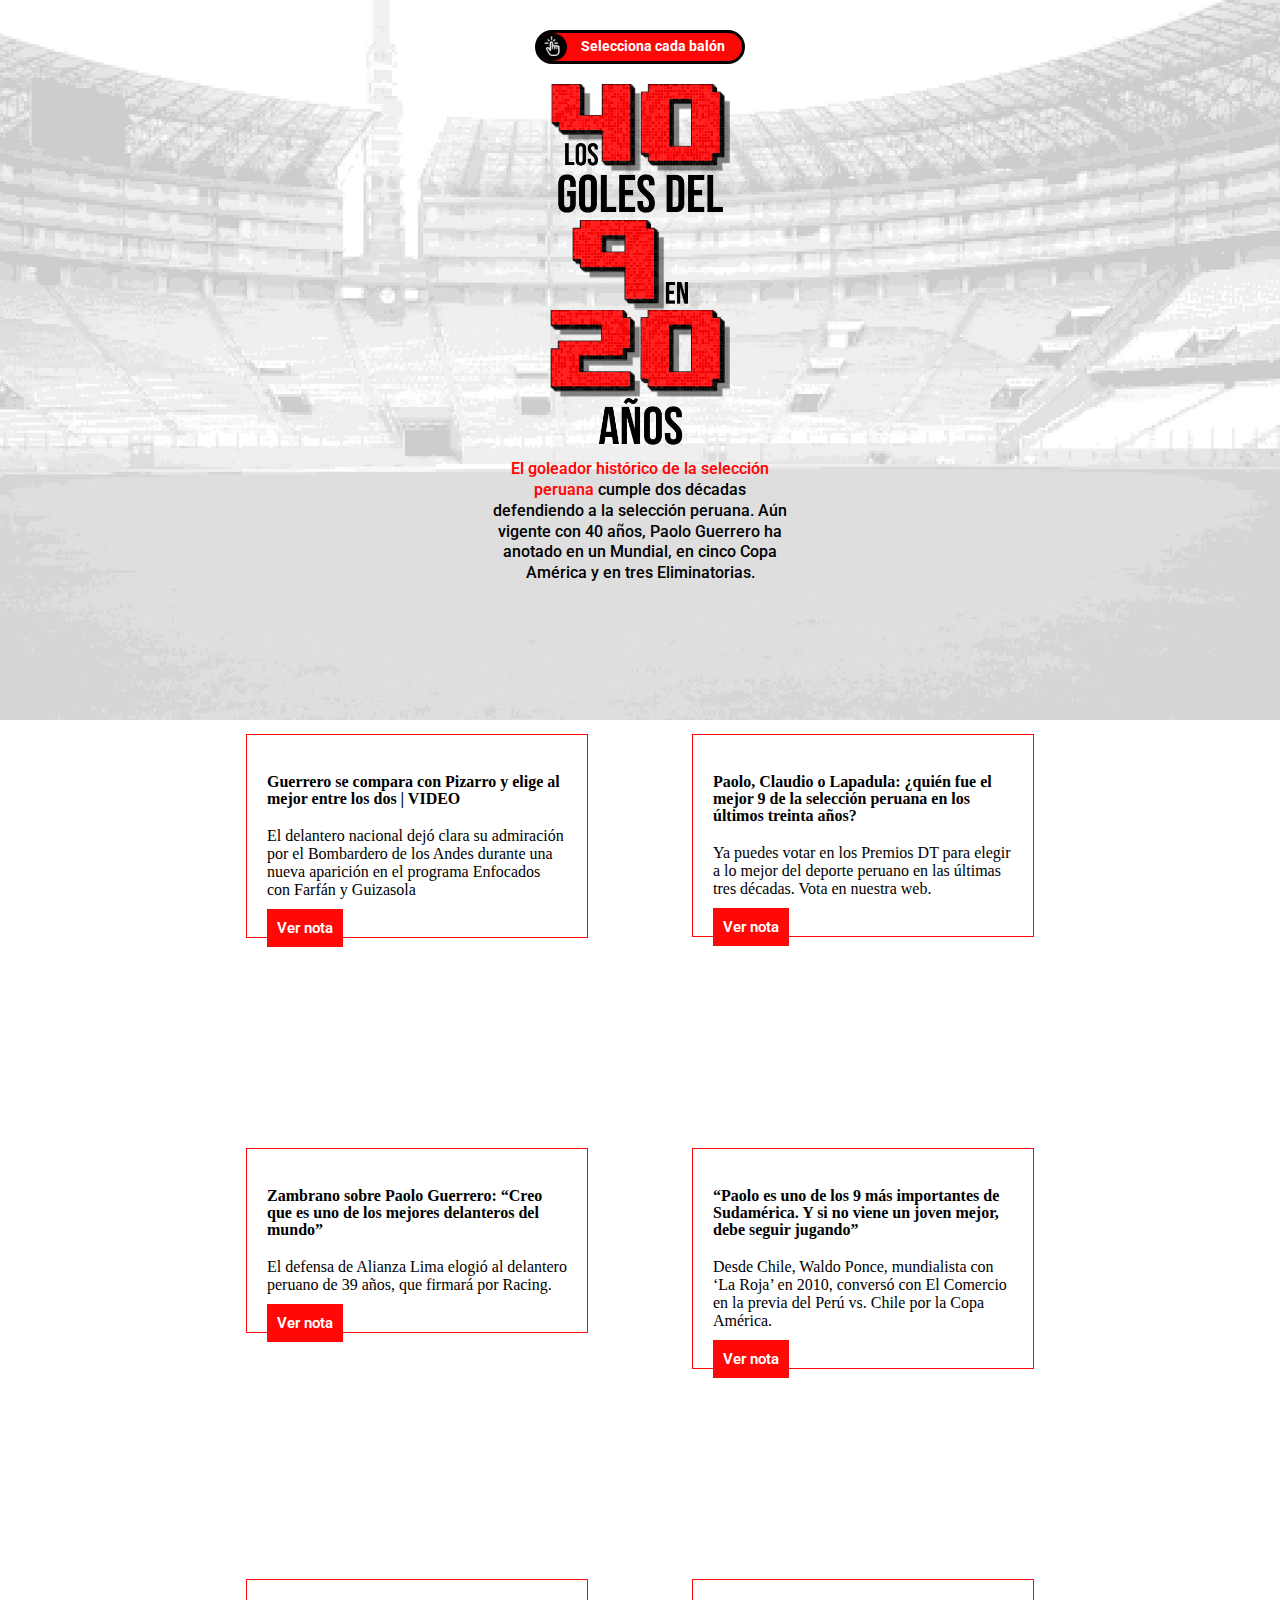
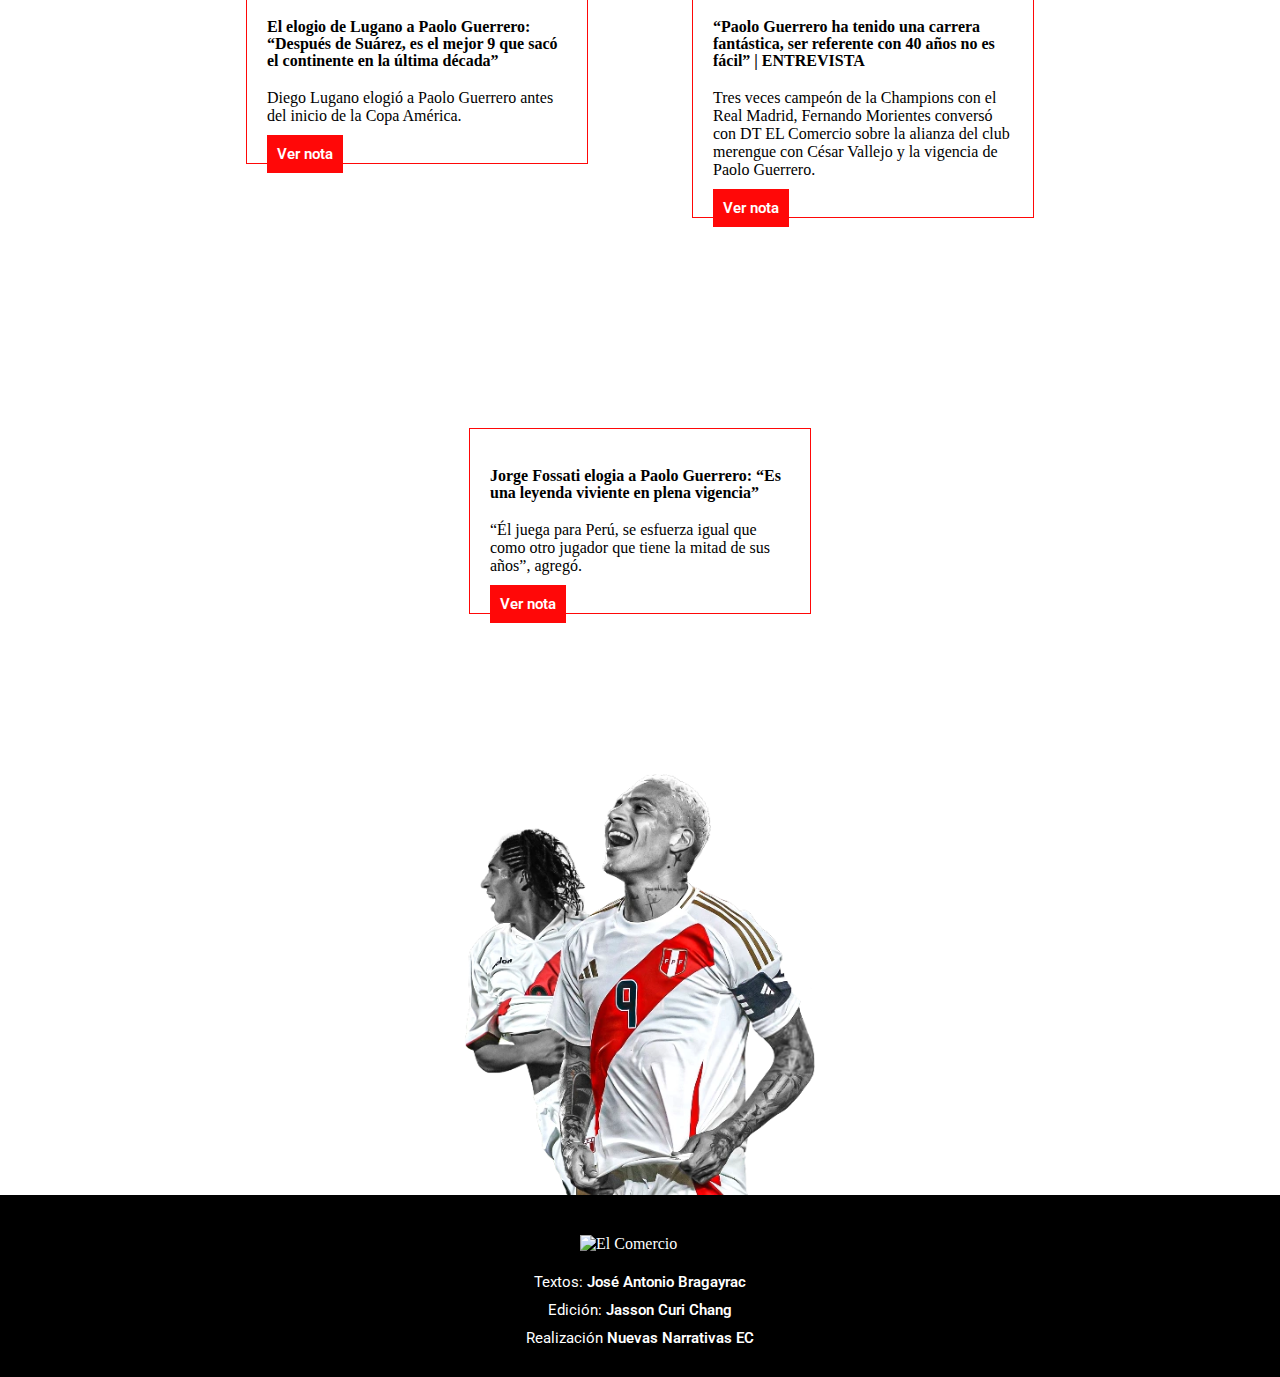
==== commit 0d1222a1: "guerrero final" ====
--- a/index.html
+++ b/index.html
@@ -1271,6 +1271,9 @@
             Textos: <span>José Antonio Bragayrac</span>
         </p>
         <p>
+            Edición: <span>Jasson Curi Chang</span>
+        </p>
+        <p>
             Realización <span>Nuevas Narrativas EC</span>
         </p>
     </div>
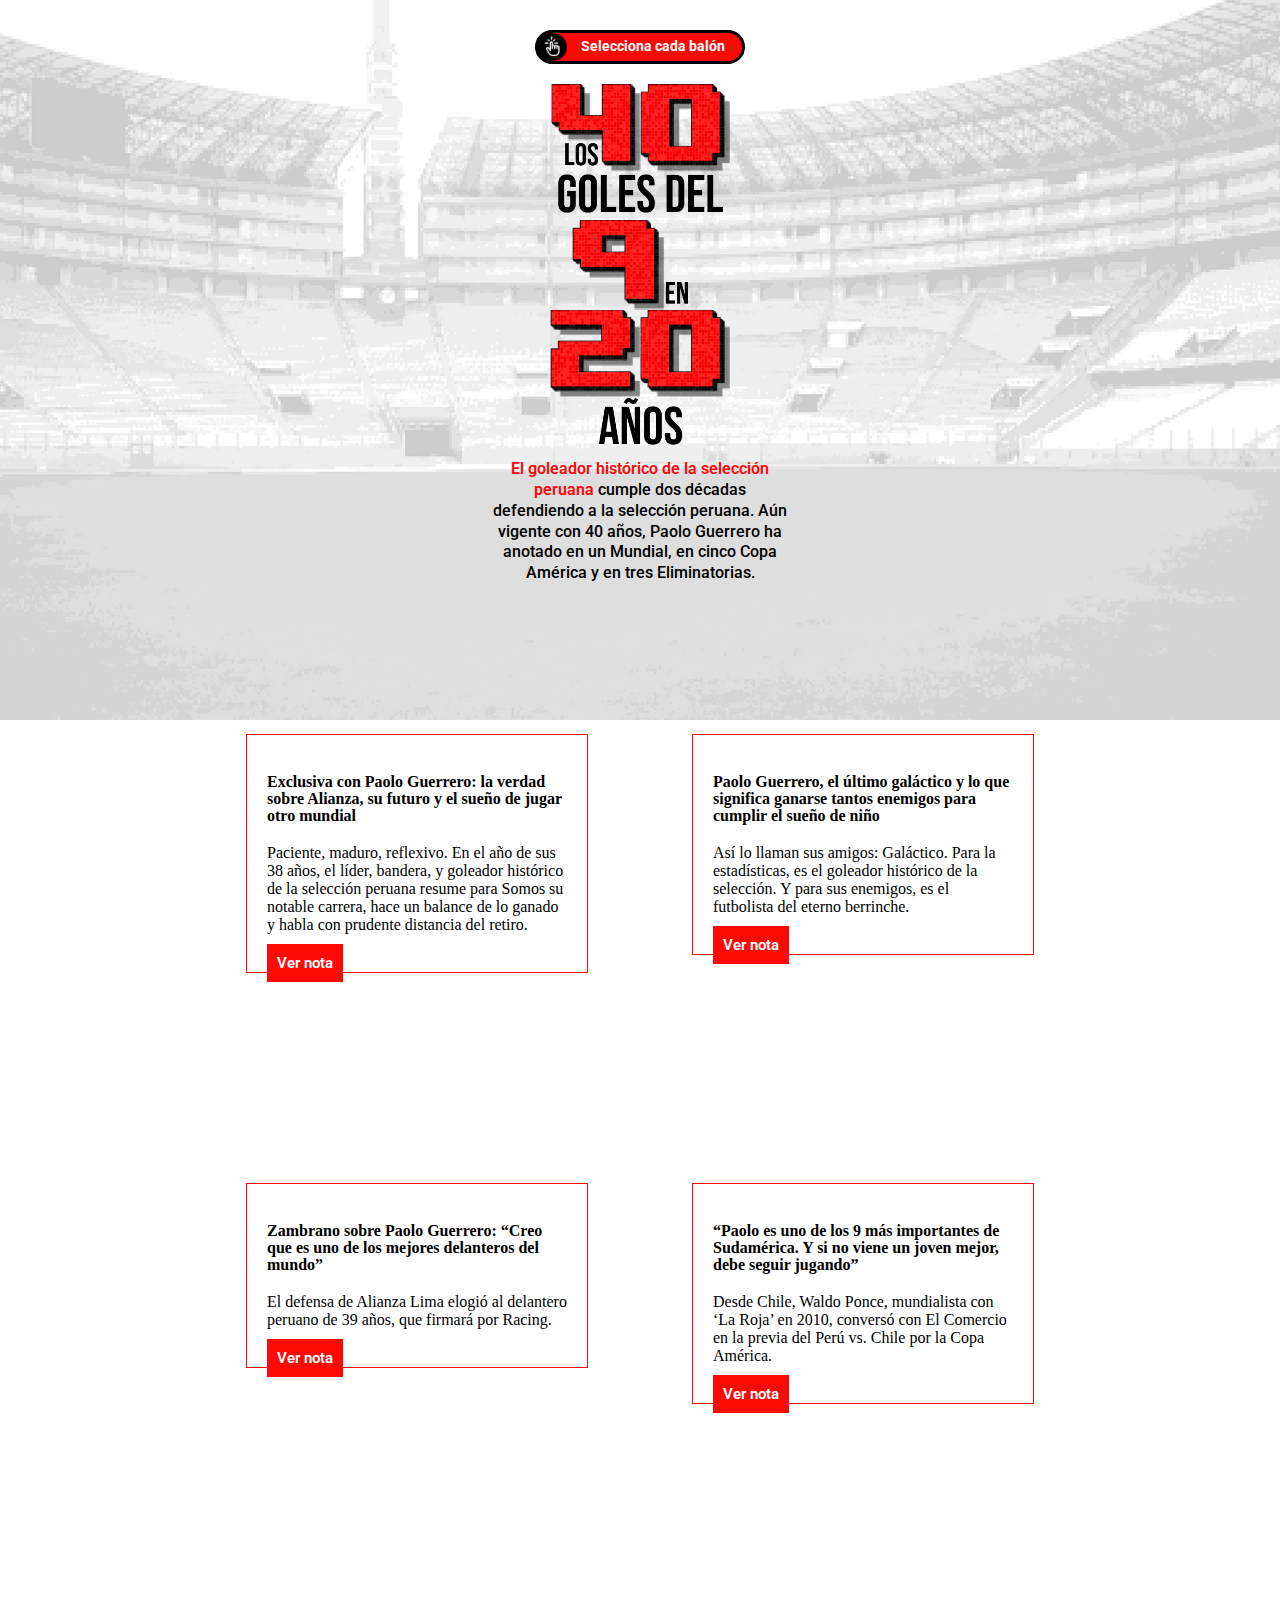
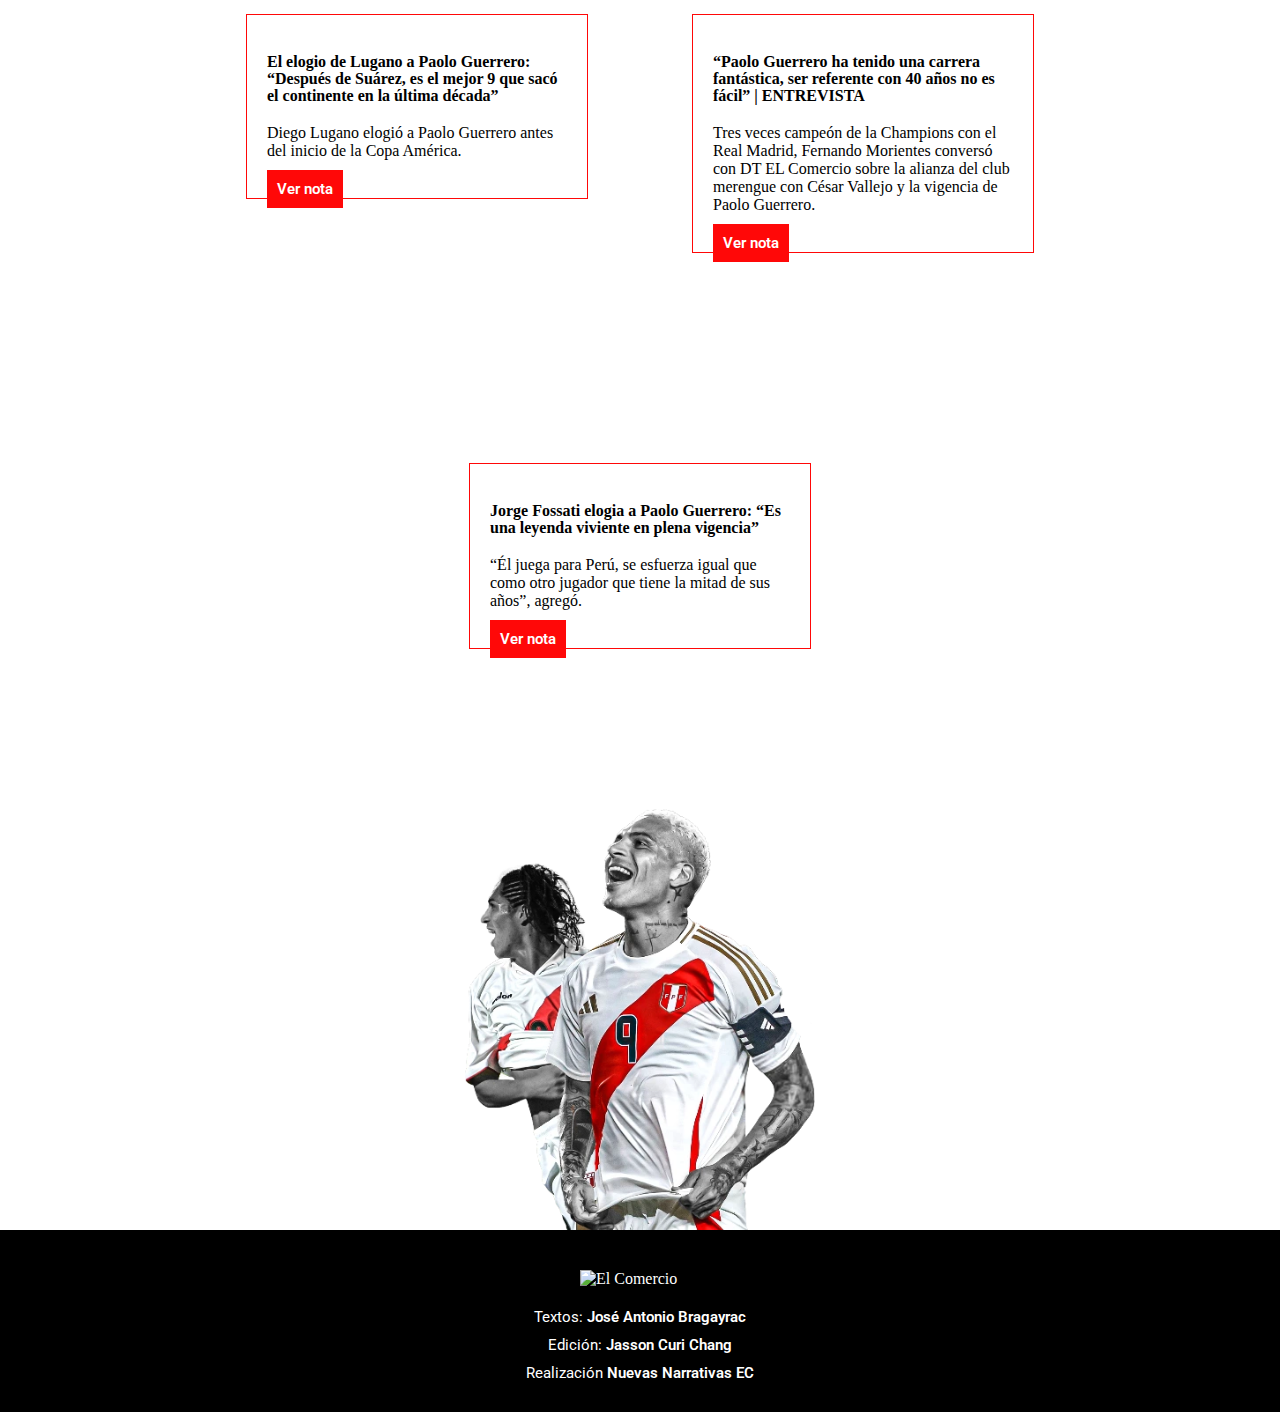
==== commit 906f36ef: "guerrero final" ====
--- a/index.html
+++ b/index.html
@@ -1166,29 +1166,29 @@
         <div class="box-item"> 
             <div class="box-texto-item">
                 <div class="item">
-                    <img src="https://elcomercio.pe/resizer/v2/TQ4WTJQ3QRECZOV6CGQYV44EW4.png?auth=26fe4e1dbe10c040319672e63f0cd01e08d8e7cf54742f6f30d4485d7ac3ee60&width=1200&height=680&quality=75&smart=true" alt="" width="100%">
+                    <img src="https://elcomercio-elcomercio-prod.web.arc-cdn.net/resizer/v2/HMRLHOPLNBGBFNW746K2KHV43U.jpg?auth=9fe81d62158807b4628498653b8185b5396d0efb373074ce0ae818489478e605&width=980&height=528&smart=true&quality=75" alt="" width="100%">
                 </div><!--item-->   
                 <h4>
-                    <a href="https://elcomercio.pe/deporte-total/futbol-peruano/paolo-guerrero-se-compara-con-claudio-pizarro-y-elige-al-mejor-entre-los-dos-dejo-el-nombre-de-peru-bien-alto-en-europa-video-enfocados-noticia/" target="_blank">Guerrero se compara con Pizarro y elige al mejor entre los dos | VIDEO</a>
+                    <a href="https://elcomercio.pe/somos/historias/paolo-guerrero-en-exclusiva-la-verdad-sobre-alianza-lima-su-futuro-y-el-sueno-de-jugar-otro-mundial-con-la-seleccion-peruana-qatar-2022-noticia/" target="_blank">Exclusiva con Paolo Guerrero: la verdad sobre Alianza, su futuro y el sueño de jugar otro mundial</a>
                 </h4>    
                 <p>
-                    El delantero nacional dejó clara su admiración por el Bombardero de los Andes durante una nueva aparición en el programa Enfocados con Farfán y Guizasola
+                    Paciente, maduro, reflexivo. En el año de sus 38 años, el líder, bandera, y goleador histórico de la selección peruana resume para Somos su notable carrera, hace un balance de lo ganado y habla con prudente distancia del retiro.
                 </p>
-                <a class="btn oscuro" href="https://elcomercio.pe/deporte-total/futbol-peruano/paolo-guerrero-se-compara-con-claudio-pizarro-y-elige-al-mejor-entre-los-dos-dejo-el-nombre-de-peru-bien-alto-en-europa-video-enfocados-noticia/" target="_blank">Ver nota</a>
+                <a class="btn oscuro" href="https://elcomercio.pe/somos/historias/paolo-guerrero-en-exclusiva-la-verdad-sobre-alianza-lima-su-futuro-y-el-sueno-de-jugar-otro-mundial-con-la-seleccion-peruana-qatar-2022-noticia/" target="_blank">Ver nota</a>
             </div>              
         </div>
         <div class="box-item"> 
             <div class="box-texto-item">
                 <div class="item">
-                    <img src="https://elcomercio-elcomercio-prod.web.arc-cdn.net/resizer/v2/I2MAZFVYENDFTPN7H3PY6FBOCQ.png?auth=5a8ff717143d664480917feba9d5299873e412a06d4c8341ec163340b49891c1&width=1200&height=680&smart=true&quality=75" alt="" width="100%">
+                    <img src="https://elcomercio.pe/resizer/v2/JCKCEPMJ6VEYHCPTQQGZ67FH3U.jpg?auth=b78834a1610ee66e2de75e666095040ba47cb6c5cd4a726af362b798d74b9bd1&width=980&height=528&quality=75&smart=true" alt="" width="100%">
                 </div><!--item-->   
                 <h4>
-                    <a href="https://elcomercio.pe/deporte-total/futbol-peruano/paolo-guerrero-claudio-pizarro-o-gianluca-lapadula-quien-fue-el-mejor-9-de-la-seleccion-peruana-en-los-ultimos-treinta-anos-deporte-futbol-premios-dt-rmmd-dtcc-noticia/" target="_blank">Paolo, Claudio o Lapadula: ¿quién fue el mejor 9 de la selección peruana en los últimos treinta años?</a>
+                    <a href="https://elcomercio.pe/deporte-total/futbol-peruano/alianza-lima-paolo-guerrero-el-ultimo-galactico-y-lo-que-significa-ganarse-tantos-enemigos-para-cumplir-el-sueno-de-nino-noticia/" target="_blank">Paolo Guerrero, el último galáctico y lo que significa ganarse tantos enemigos para cumplir el sueño de niño</a>
                 </h4>    
                 <p>
-                    Ya puedes votar en los Premios DT para elegir a lo mejor del deporte peruano en las últimas tres décadas. Vota en nuestra web.
+                    Así lo llaman sus amigos: Galáctico. Para la estadísticas, es el goleador histórico de la selección. Y para sus enemigos, es el futbolista del eterno berrinche. 
                 </p>
-                <a class="btn oscuro" href="https://elcomercio.pe/deporte-total/futbol-peruano/paolo-guerrero-claudio-pizarro-o-gianluca-lapadula-quien-fue-el-mejor-9-de-la-seleccion-peruana-en-los-ultimos-treinta-anos-deporte-futbol-premios-dt-rmmd-dtcc-noticia/" target="_blank">Ver nota</a>
+                <a class="btn oscuro" href="https://elcomercio.pe/deporte-total/futbol-peruano/alianza-lima-paolo-guerrero-el-ultimo-galactico-y-lo-que-significa-ganarse-tantos-enemigos-para-cumplir-el-sueno-de-nino-noticia/" target="_blank">Ver nota</a>
             </div>                
         </div>
         <div class="box-item"> 
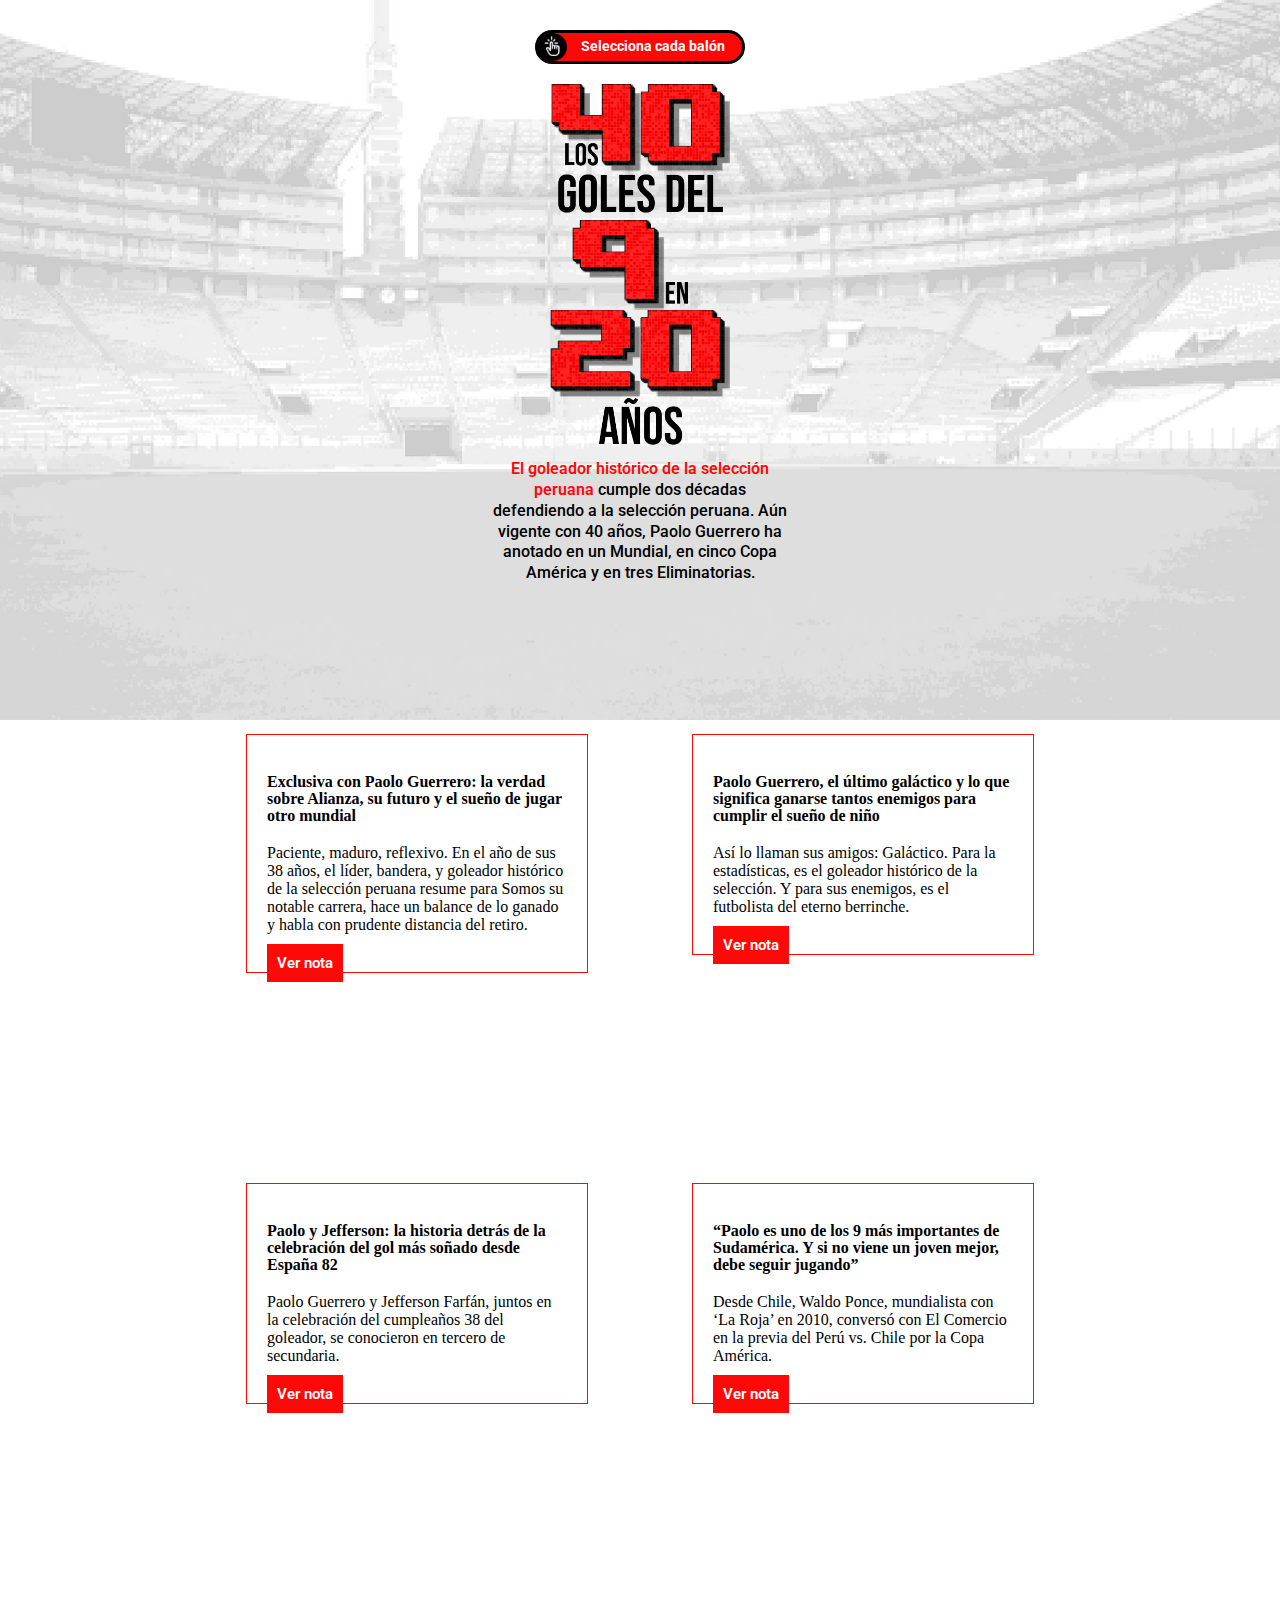
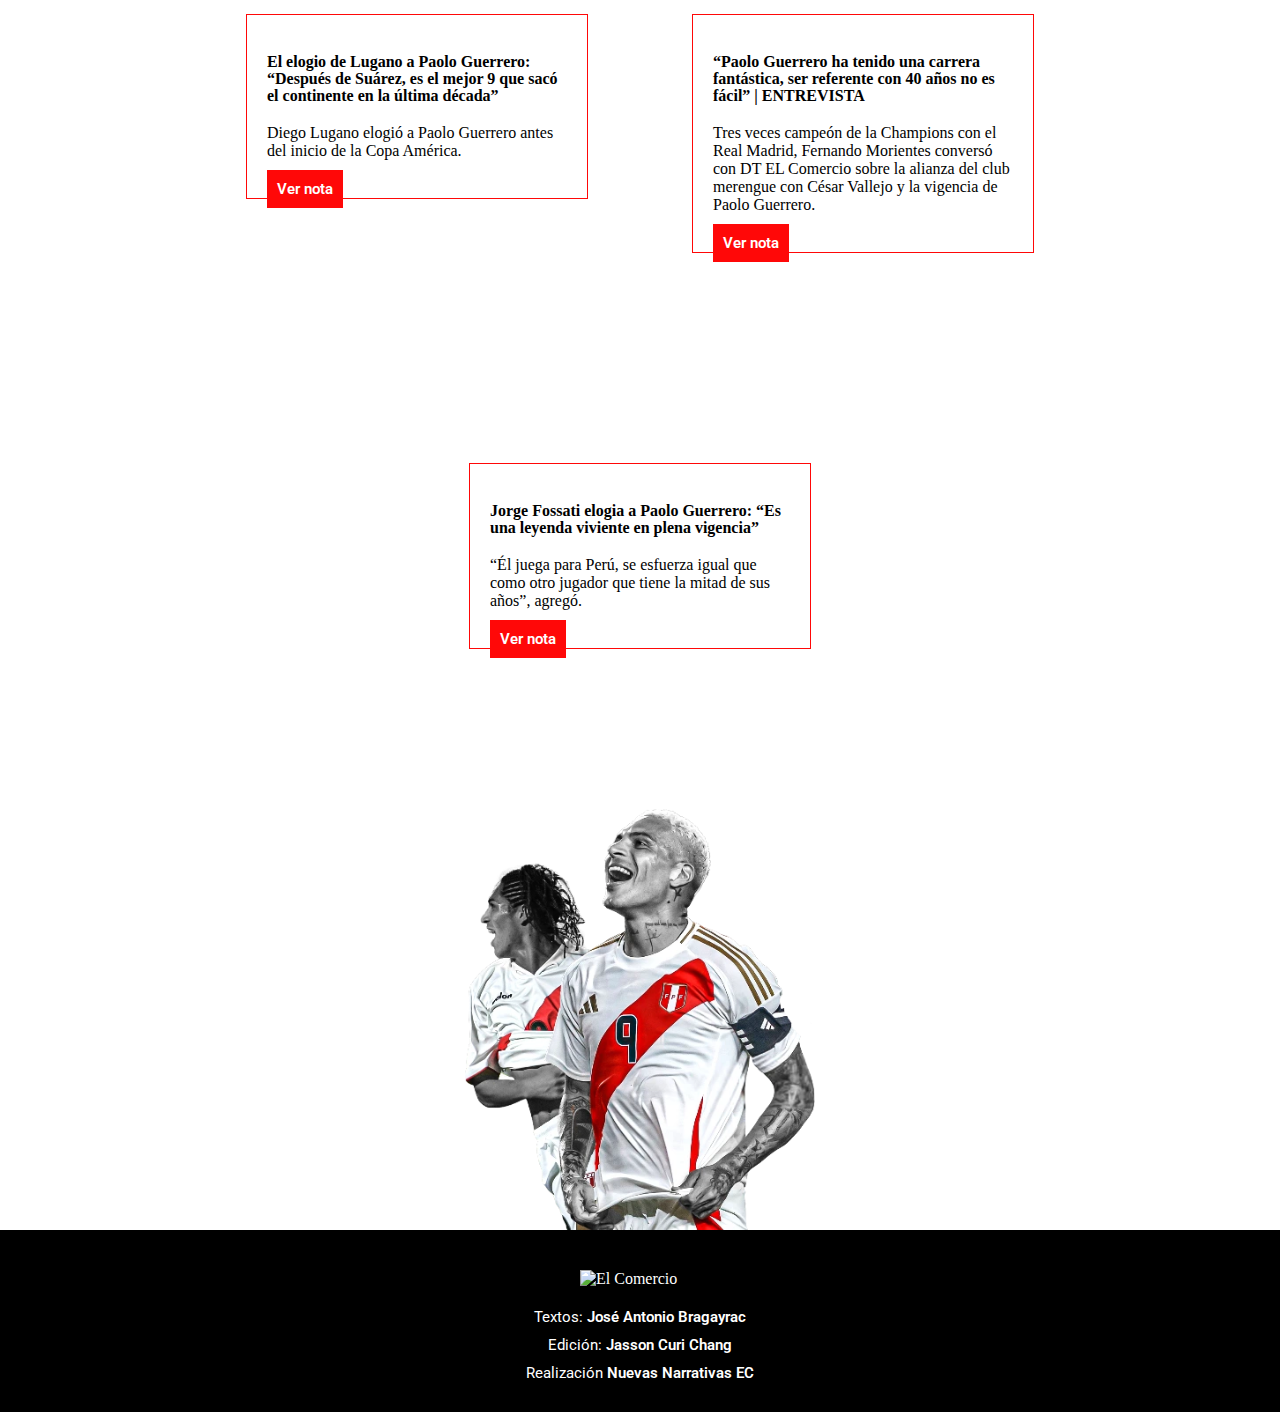
==== commit 1668cbe8: "guerrero final" ====
--- a/index.html
+++ b/index.html
@@ -1194,15 +1194,15 @@
         <div class="box-item"> 
             <div class="box-texto-item">
                 <div class="item">
-                    <img src="https://elcomercio-elcomercio-prod.web.arc-cdn.net/resizer/v2/5I2UJXJWPNBF5M7EW6AW3JYYXY.jpg?auth=d917f9c633271ce7261d1fbb2ca66680c78d0096d1841d177f58a4634141e7e2&width=1200&height=680&smart=true&quality=75" alt="" width="100%">
+                    <img src="https://elcomercio.pe/resizer/O87z0V0PhJwlV2Qtt2S3BZ0U4f8=/980x528/smart/filters:format(jpeg):quality(75)/cloudfront-us-east-1.images.arcpublishing.com/elcomercio/LCYVDID6LNFRXH5GHUFZXBF2VM.jpg" alt="" width="100%">
                 </div><!--item-->   
                 <h4>
-                    <a href="https://elcomercio.pe/deporte-total/futbol-peruano/carlos-zambrano-sobre-paolo-guerrero-tras-su-llegada-a-racing-creo-que-es-uno-de-los-mejores-delanteros-del-mundo-video-noticia/" target="_blank">Zambrano sobre Paolo Guerrero: “Creo que es uno de los mejores delanteros del mundo”</a>
+                    <a href="https://elcomercio.pe/somos/historias/peru-vs-venezuela-paolo-guerrero-y-jefferson-farfan-lo-que-no-sabias-de-la-celebracion-del-gol-mas-sonado-desde-espana-82-seleccion-peruana-eliminatorias-qatar-2022-rusia-2018-noticia/" target="_blank">Paolo y Jefferson: la historia detrás de la celebración del gol más soñado desde España 82</a>
                 </h4>    
                 <p>
-                    El defensa de Alianza Lima elogió al delantero peruano de 39 años, que firmará por Racing.
+                    Paolo Guerrero y Jefferson Farfán, juntos en la celebración del cumpleaños 38 del goleador, se conocieron en tercero de secundaria.
                 </p>
-                <a class="btn oscuro" href="https://elcomercio.pe/deporte-total/futbol-peruano/carlos-zambrano-sobre-paolo-guerrero-tras-su-llegada-a-racing-creo-que-es-uno-de-los-mejores-delanteros-del-mundo-video-noticia/" target="_blank">Ver nota</a>
+                <a class="btn oscuro" href="https://elcomercio.pe/somos/historias/peru-vs-venezuela-paolo-guerrero-y-jefferson-farfan-lo-que-no-sabias-de-la-celebracion-del-gol-mas-sonado-desde-espana-82-seleccion-peruana-eliminatorias-qatar-2022-rusia-2018-noticia/" target="_blank">Ver nota</a>
             </div>                
         </div>
         <div class="box-item"> 
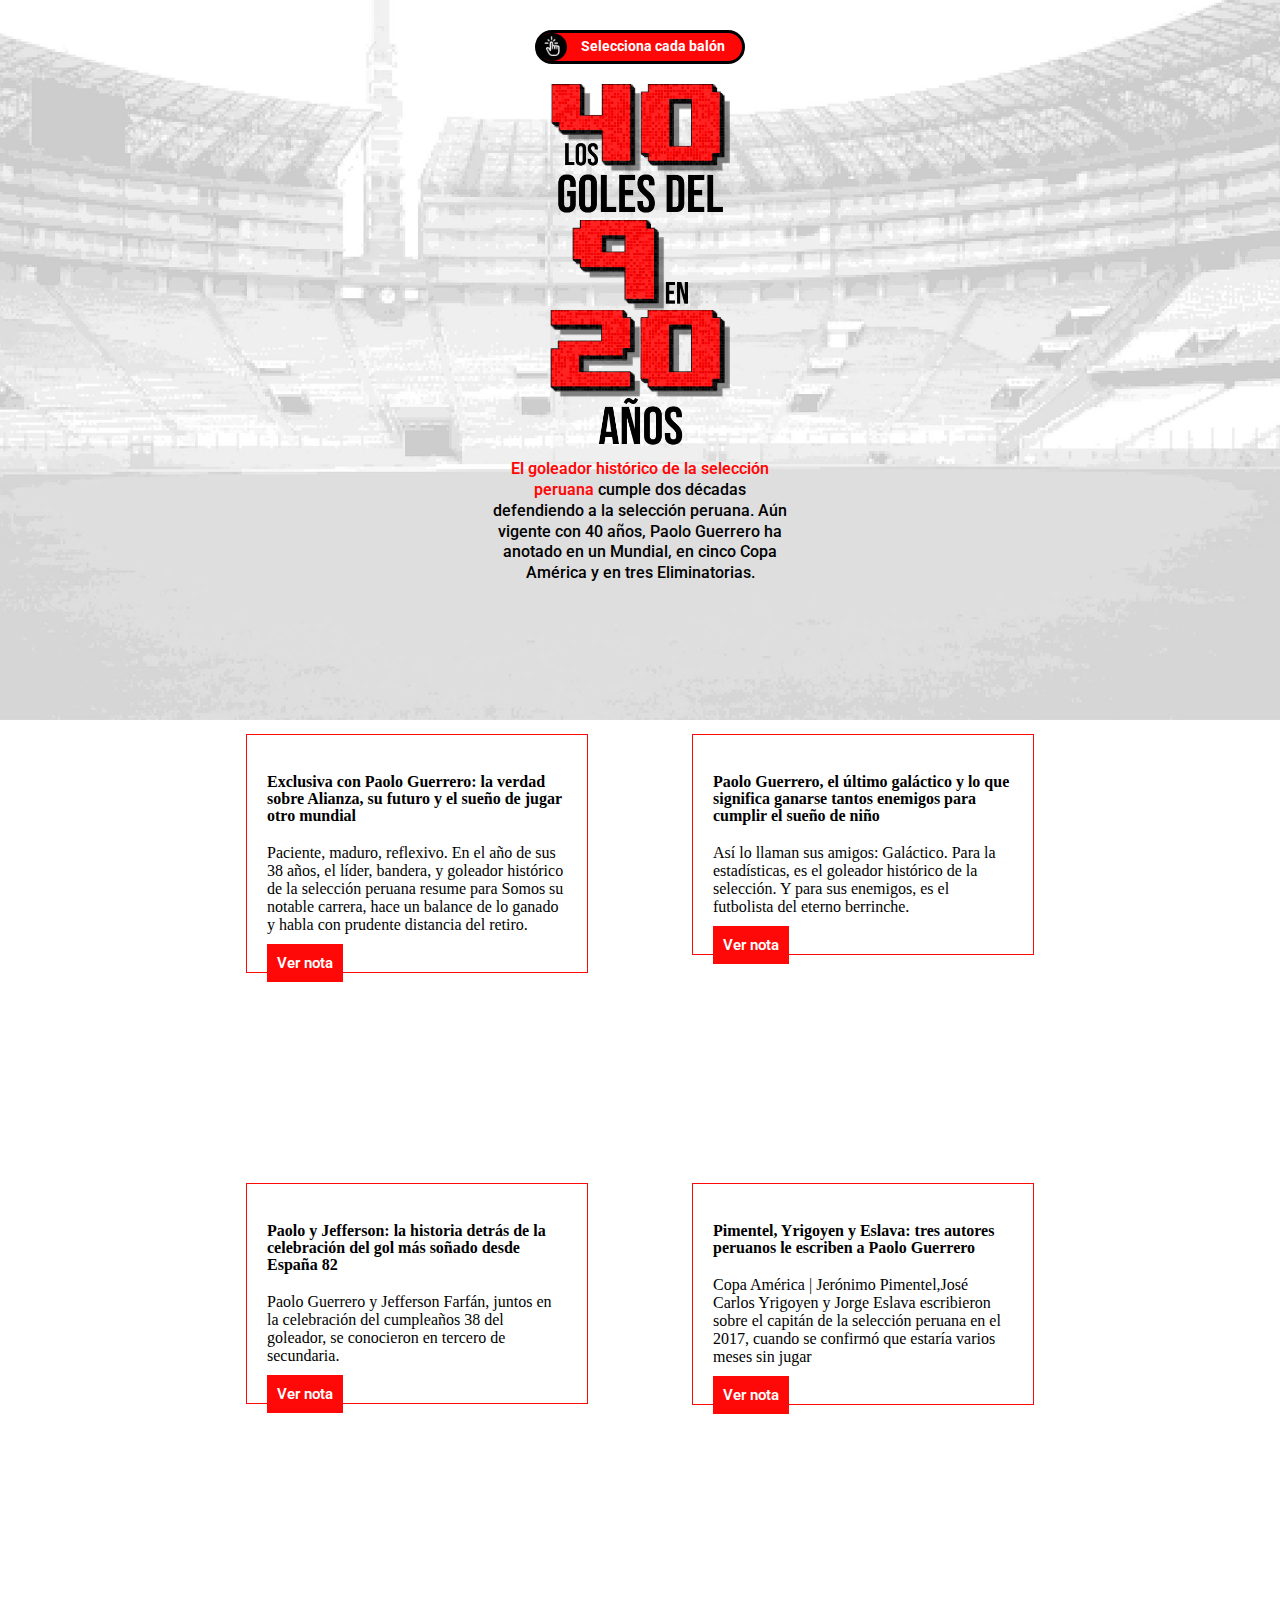
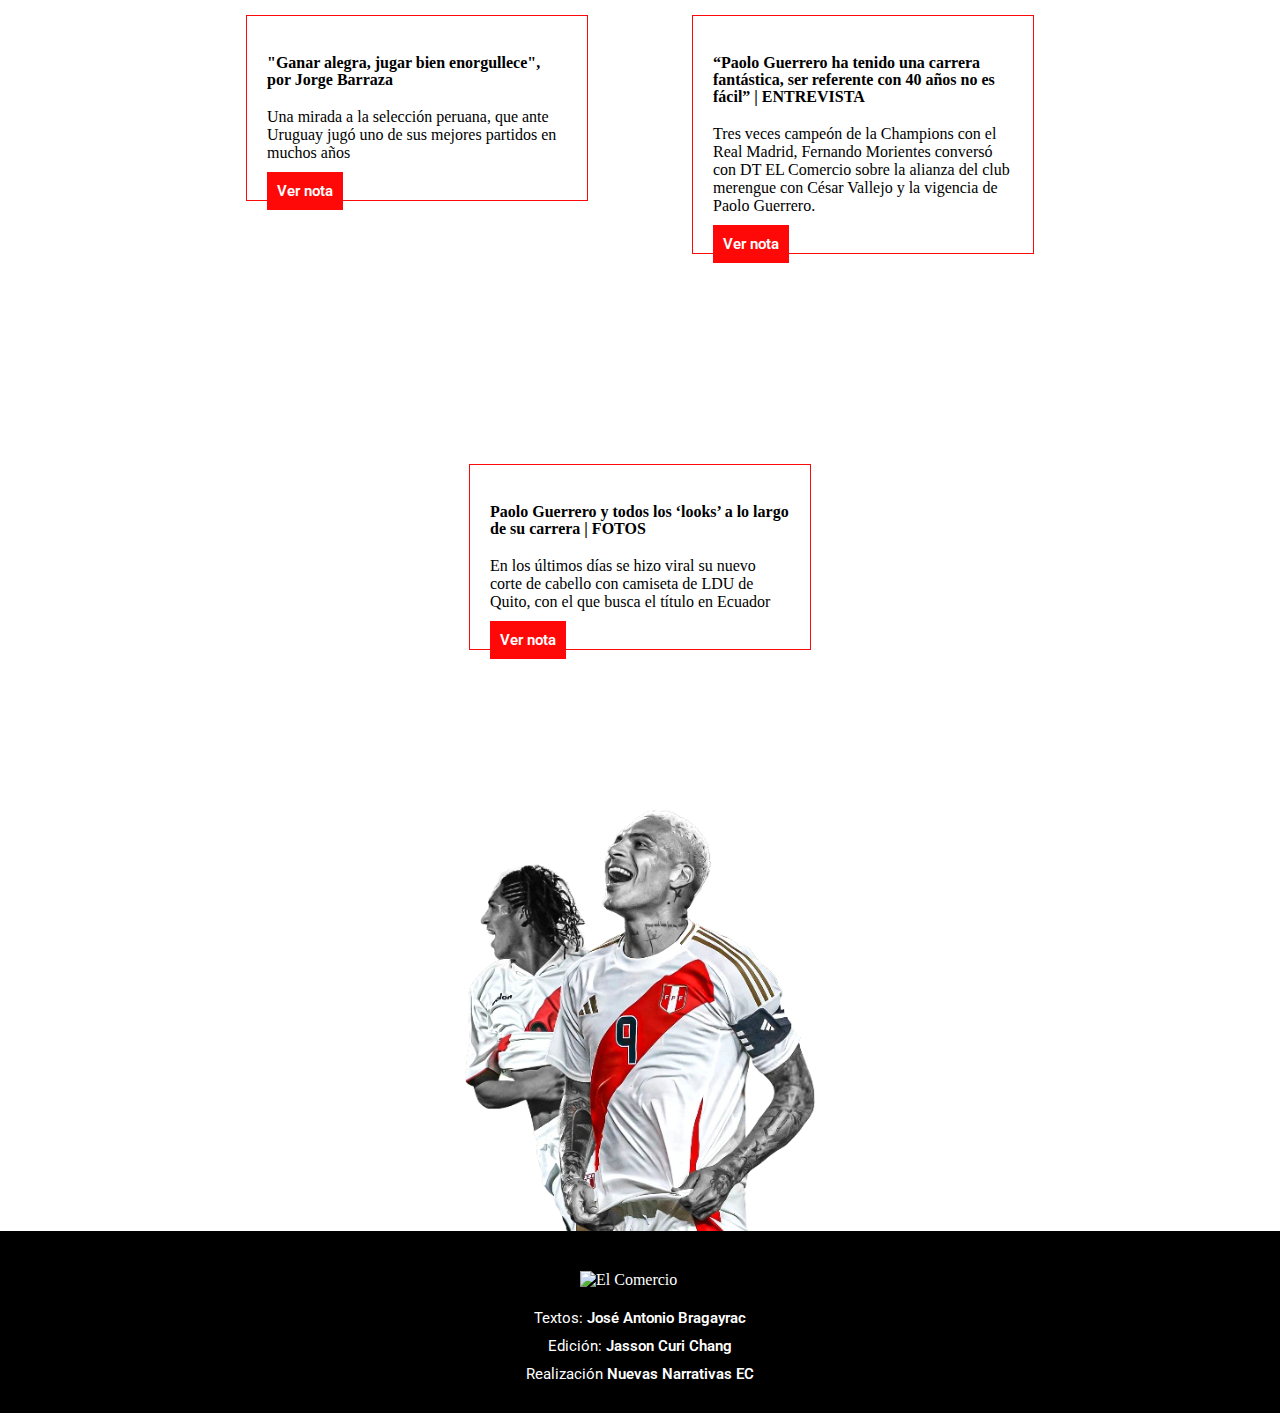
==== commit e833bccb: "guerrero final" ====
--- a/index.html
+++ b/index.html
@@ -1208,29 +1208,29 @@
         <div class="box-item"> 
             <div class="box-texto-item">
                 <div class="item">
-                    <img src="https://elcomercio.pe/resizer/v2/MHSMLOAUH5CIPFMMXB2QPMPW2M.jpg?auth=792782d4340098d8ca48240a73c9fda8c6bec77e738d40691e6fca1efac50e97&width=620&quality=75&smart=true" alt="" width="100%">
+                    <img src="https://elcomercio.pe/resizer/-DFYm3oUBqUX1TeiJW43gLbdcUs=/1200x680/smart/filters:format(jpeg):quality(75)/arc-anglerfish-arc2-prod-elcomercio.s3.amazonaws.com/public/QYCDA2ITGFE6LGPZDNDKPIKD7U.jpg" alt="" width="100%">
                 </div><!--item-->   
                 <h4>
-                    <a href="https://elcomercio.pe/deporte-total/seleccion/[base64]/" target="_blank">“Paolo es uno de los 9 más importantes de Sudamérica. Y si no viene un joven mejor, debe seguir jugando”</a>
+                    <a href="https://elcomercio.pe/somos/firmas/copa-america-tres-escritores-peruanos-le-escriben-paolo-guerrero-noticia-ecpm-478216-noticia/" target="_blank">Pimentel, Yrigoyen y Eslava: tres autores peruanos le escriben a Paolo Guerrero</a>
                 </h4>    
                 <p>
-                    Desde Chile, Waldo Ponce, mundialista con ‘La Roja’ en 2010, conversó con El Comercio en la previa del Perú vs. Chile por la Copa América.
+                    Copa América | Jerónimo Pimentel,José Carlos Yrigoyen y Jorge Eslava escribieron sobre el capitán de la selección peruana en el 2017, cuando se confirmó que estaría varios meses sin jugar
                 </p>
-                <a class="btn oscuro" href="https://elcomercio.pe/deporte-total/seleccion/[base64]/" target="_blank">Ver nota</a>
+                <a class="btn oscuro" href="https://elcomercio.pe/somos/firmas/copa-america-tres-escritores-peruanos-le-escriben-paolo-guerrero-noticia-ecpm-478216-noticia/" target="_blank">Ver nota</a>
             </div>                
         </div>
         <div class="box-item"> 
             <div class="box-texto-item">
                 <div class="item">
-                    <img src="https://elcomercio.pe/resizer/v2/PLXP7TPEGVF5TGCX4MRJQRF4II.jpg?auth=d0fbe2da7927bcc0ace0aebc933ef3e475bf29dff76518a17984f144f8b3d692&width=1200&height=680&quality=75&smart=true" alt="" width="100%">
+                    <img src="https://elcomercio.pe/resizer/KyriwdR1x_ka7L3JFQknCr77_0A=/580x330/smart/filters:format(jpeg):quality(75)/arc-anglerfish-arc2-prod-elcomercio.s3.amazonaws.com/public/NH76TQT2OFHLNE4OO7VUYTX7LQ.jpg" alt="" width="100%">
                 </div><!--item-->   
                 <h4>
-                    <a href="https://elcomercio.pe/deporte-total/futbol-mundial/el-elogio-de-diego-lugano-a-paolo-guerrero-despues-de-suarez-es-el-mejor-9-que-saco-el-continente-en-la-ultima-decada-selecciona-peruana-noticia/" target="_blank">El elogio de Lugano a Paolo Guerrero: “Después de Suárez, es el mejor 9 que sacó el continente en la última década”</a>
+                    <a href="https://elcomercio.pe/deporte-total/seleccion/ganar-alegra-jugar-enorgullece-jorge-barraza-412133-noticia/" target="_blank">"Ganar alegra, jugar bien enorgullece", por Jorge Barraza</a>
                 </h4>    
                 <p>
-                    Diego Lugano elogió a Paolo Guerrero antes del inicio de la Copa América.
+                    Una mirada a la selección peruana, que ante Uruguay jugó uno de sus mejores partidos en muchos años
                 </p>
-                <a class="btn oscuro" href="https://elcomercio.pe/deporte-total/futbol-mundial/el-elogio-de-diego-lugano-a-paolo-guerrero-despues-de-suarez-es-el-mejor-9-que-saco-el-continente-en-la-ultima-decada-selecciona-peruana-noticia/" target="_blank">Ver nota</a>
+                <a class="btn oscuro" href="https://elcomercio.pe/deporte-total/seleccion/ganar-alegra-jugar-enorgullece-jorge-barraza-412133-noticia/" target="_blank">Ver nota</a>
             </div>                
         </div>
         <div class="box-item"> 
@@ -1250,15 +1250,15 @@
         <div class="box-item"> 
             <div class="box-texto-item">
                 <div class="item">
-                    <img src="https://elcomercio.pe/resizer/v2/OH2OECMMJBCI7FMMAC2GL3JJZ4.jpg?auth=dbbf12ea71cc48661fd2ede8606af22902d02e4acce91d8fc27e16c5607a2b2b&width=1200&height=680&quality=75&smart=true" alt="" width="100%">
+                    <img src="https://elcomercio.pe/resizer/v2/WSMVYDRWTJGE7DA2UBDMOS6MWA.jpg?auth=1a437f06ad6aefe43ddac8a32e97f0b34f3311d2be929aeb5a61bcf929fd0c6a&width=1600&height=1048&quality=75&smart=true" alt="" width="100%">
                 </div><!--item-->   
                 <h4>
-                    <a href="https://elcomercio.pe/deporte-total/seleccion/jorge-fossati-elogia-a-paolo-guerrero-es-una-leyenda-viviente-en-plena-vigencia-seleccion-peruana-republica-dominicana-ultimas-noticia/" target="_blank">Jorge Fossati elogia a Paolo Guerrero: “Es una leyenda viviente en plena vigencia”</a>
+                    <a href="https://elcomercio.pe/deporte-total/seleccion/paolo-guerrero-y-todos-los-looks-a-lo-largo-de-su-carrera-fotos-seleccion-peruana-ldu-ultimas-noticia/" target="_blank">Paolo Guerrero y todos los ‘looks’ a lo largo de su carrera | FOTOS</a>
                 </h4>    
                 <p>
-                    “Él juega para Perú, se esfuerza igual que como otro jugador que tiene la mitad de sus años”, agregó.
+                    En los últimos días se hizo viral su nuevo corte de cabello con camiseta de LDU de Quito, con el que busca el título en Ecuador
                 </p>
-                <a class="btn oscuro" href="https://elcomercio.pe/deporte-total/seleccion/jorge-fossati-elogia-a-paolo-guerrero-es-una-leyenda-viviente-en-plena-vigencia-seleccion-peruana-republica-dominicana-ultimas-noticia/" target="_blank">Ver nota</a>
+                <a class="btn oscuro" href="https://elcomercio.pe/deporte-total/seleccion/paolo-guerrero-y-todos-los-looks-a-lo-largo-de-su-carrera-fotos-seleccion-peruana-ldu-ultimas-noticia/" target="_blank">Ver nota</a>
             </div>                
         </div>
     </div>
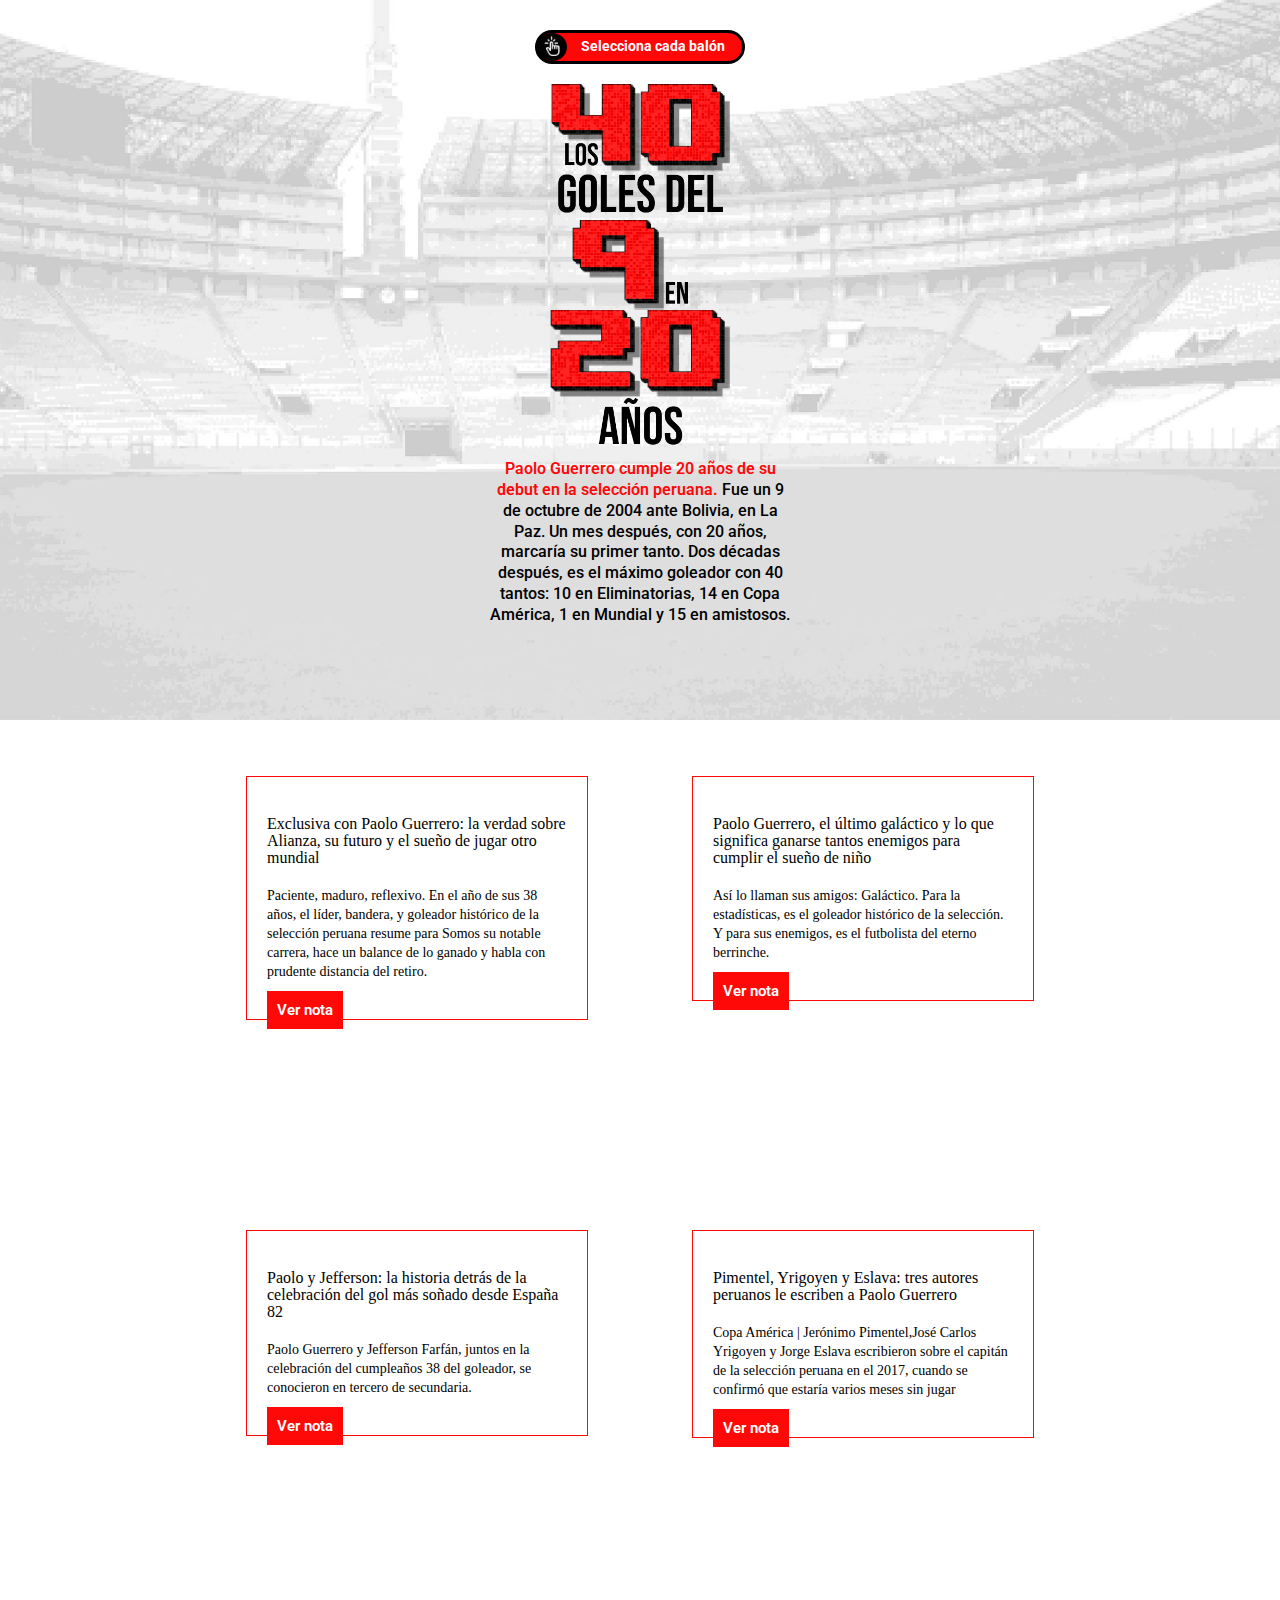
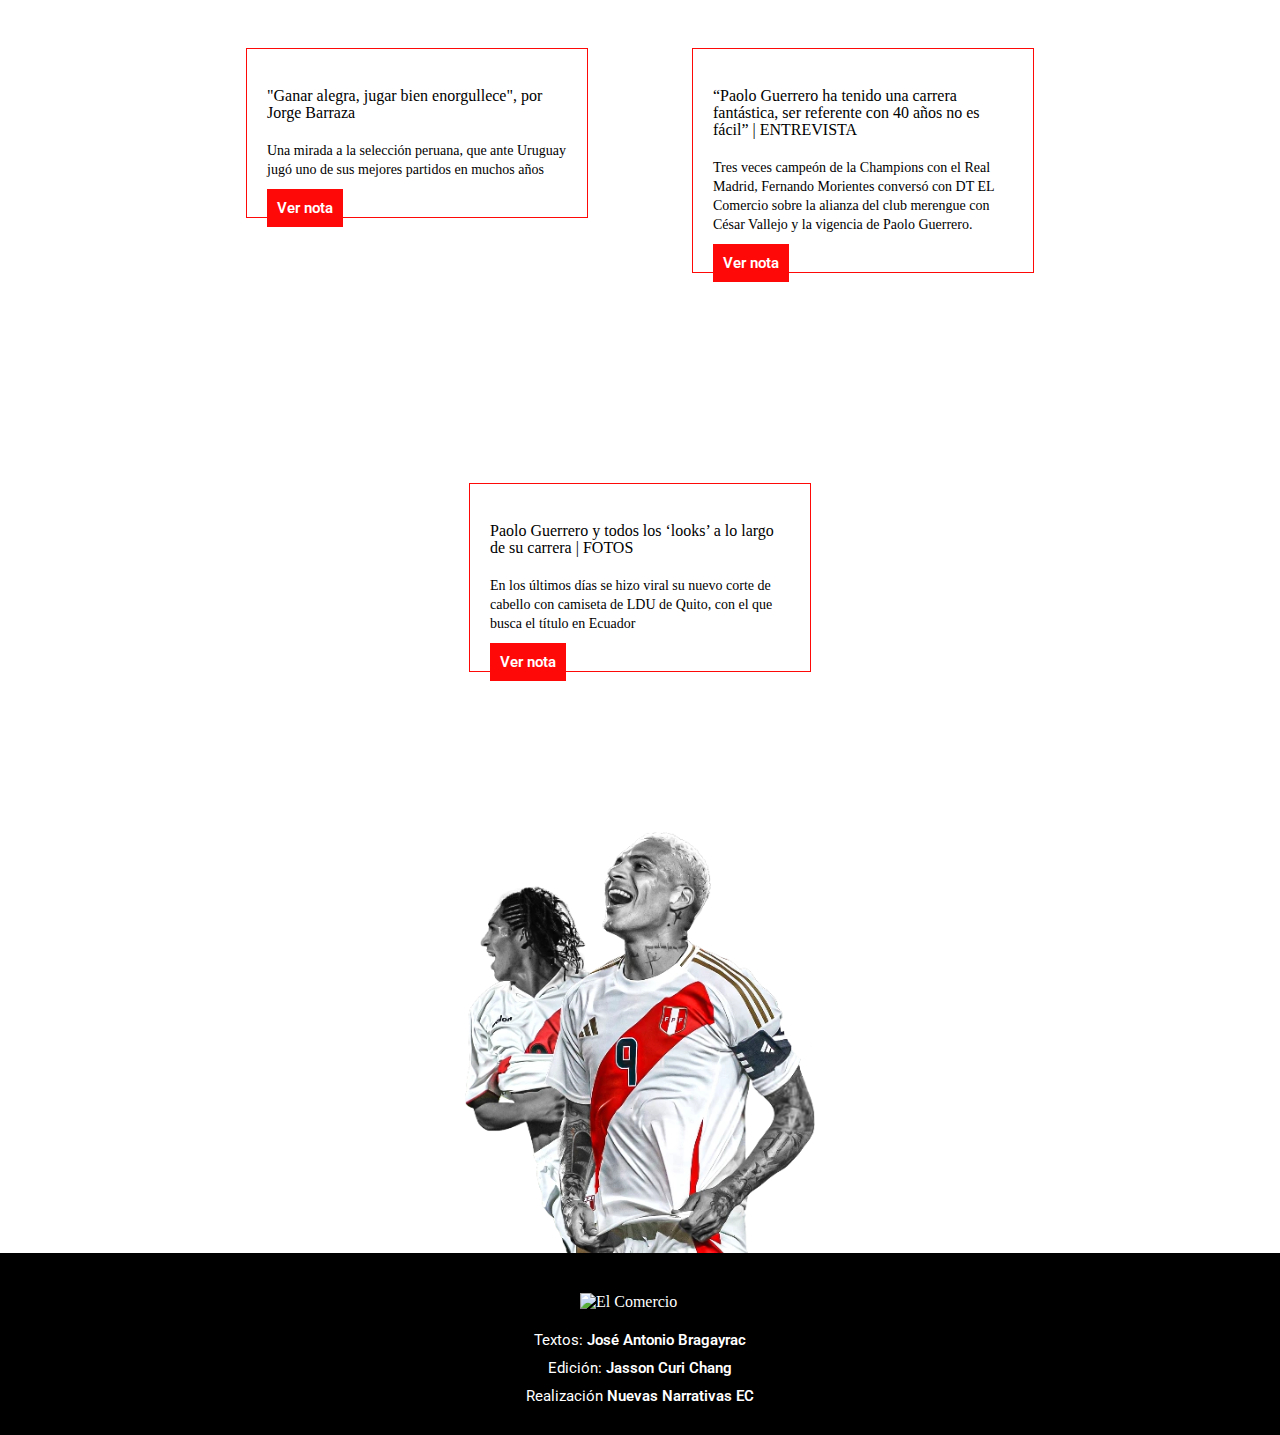
==== commit 7d09206d: "guerrero final" ====
--- a/index.html
+++ b/index.html
@@ -41,6 +41,22 @@
                 display: none !important;
                 height: 0 !important;
         } 
+
+        /** estilo cambiados por ARC **/
+
+        .box-popup{
+            max-height: 500px;
+            transform: translate(0, -61%);
+            top: 48%;
+        }
+        .box-item h4 {
+            line-height: 17px;
+            font-weight: normal;
+        }
+        .box-item p {
+            font-size: 14px;
+            line-height: 19px;
+        }
     </style>
 
 </head>
@@ -1093,7 +1109,7 @@
             <img src="https://yac130.github.io/paolo-guerrero-goles-historicos/img/bg-titulo-4.webp" alt="" width="100%">
             <!--<h1>goles históricos</h1>-->
             <h2>
-                <span>El goleador histórico de la selección peruana</span> cumple dos décadas defendiendo a la selección peruana. Aún vigente con 40 años, Paolo Guerrero ha anotado en un Mundial, en cinco Copa América y en tres Eliminatorias. 
+                <span>Paolo Guerrero cumple 20 años de su debut en la selección peruana. </span> Fue un 9 de octubre de 2004 ante Bolivia, en La Paz. Un mes después, con 20 años, marcaría su primer tanto. Dos décadas después, es el máximo goleador con 40 tantos: 10 en Eliminatorias, 14 en Copa América, 1 en Mundial y 15 en amistosos. 
             </h2>
         </div>
         <div class="box-columna-pelota derecha">
